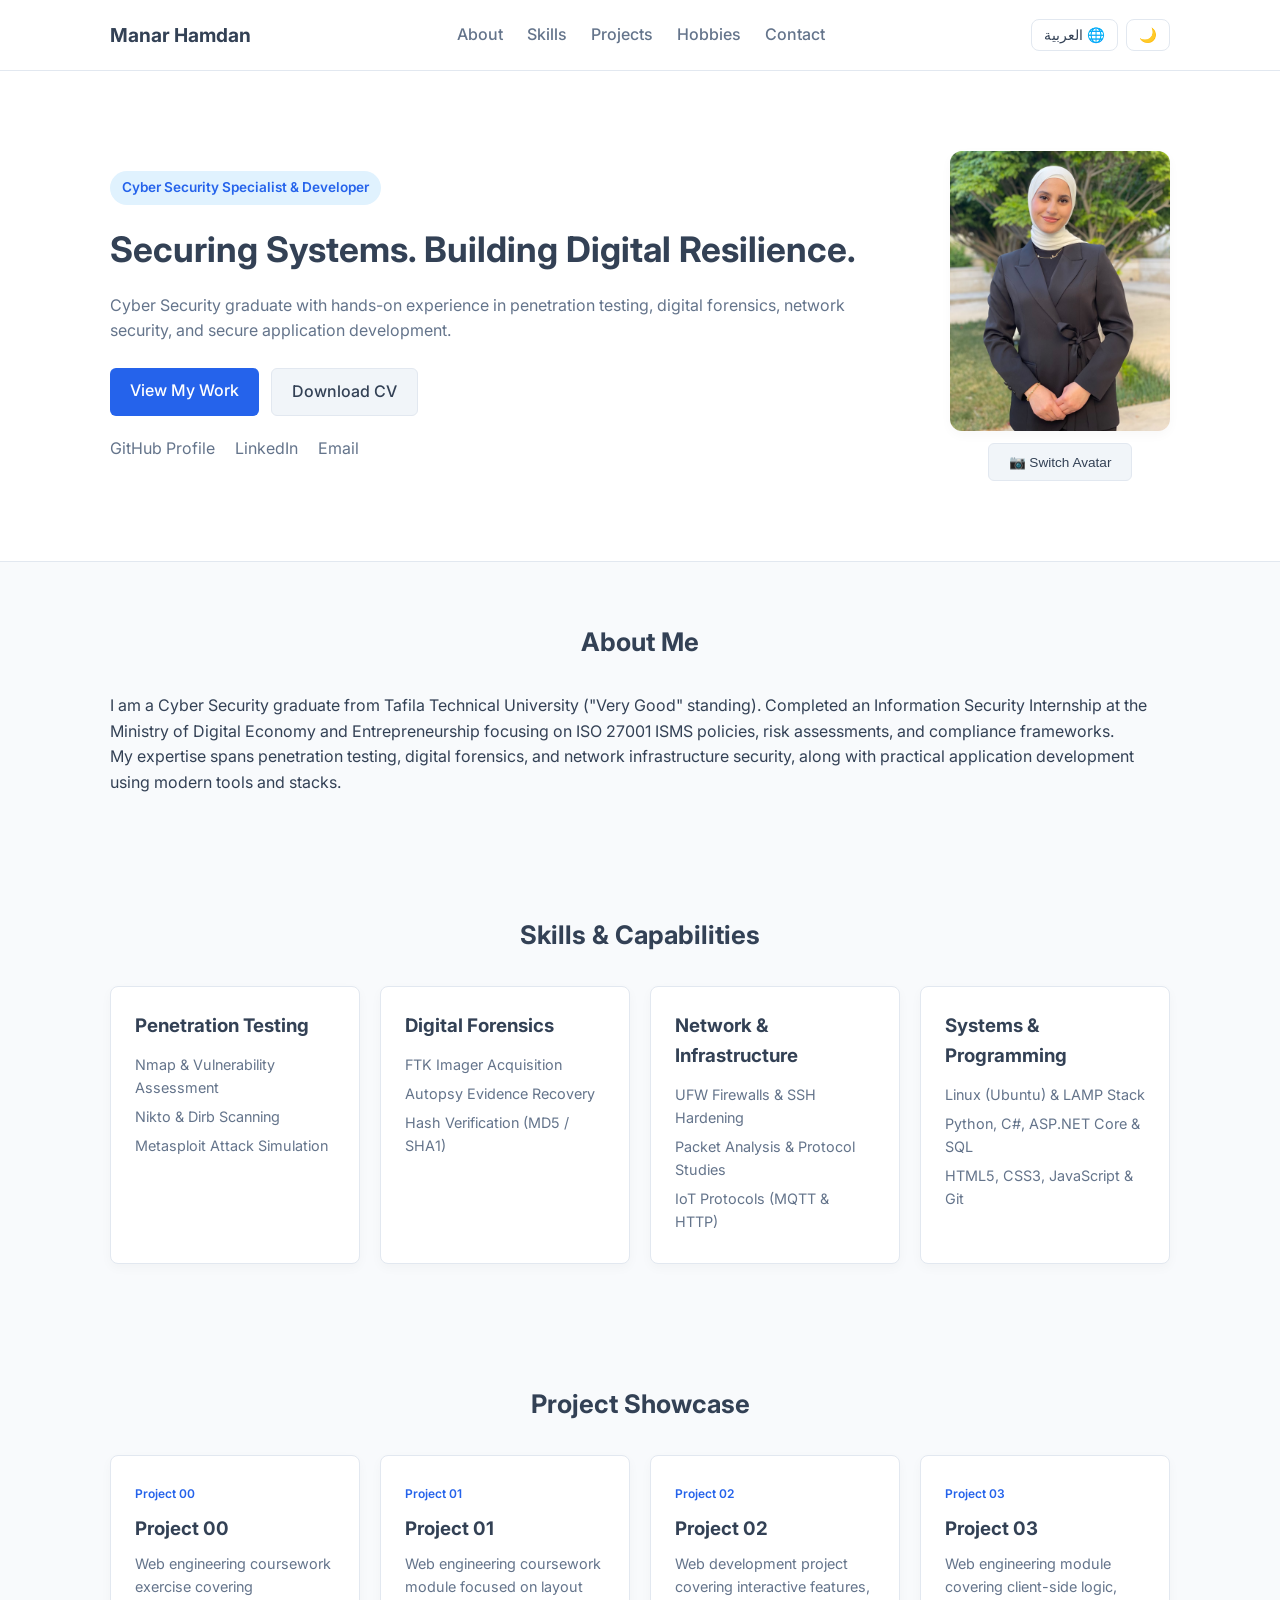
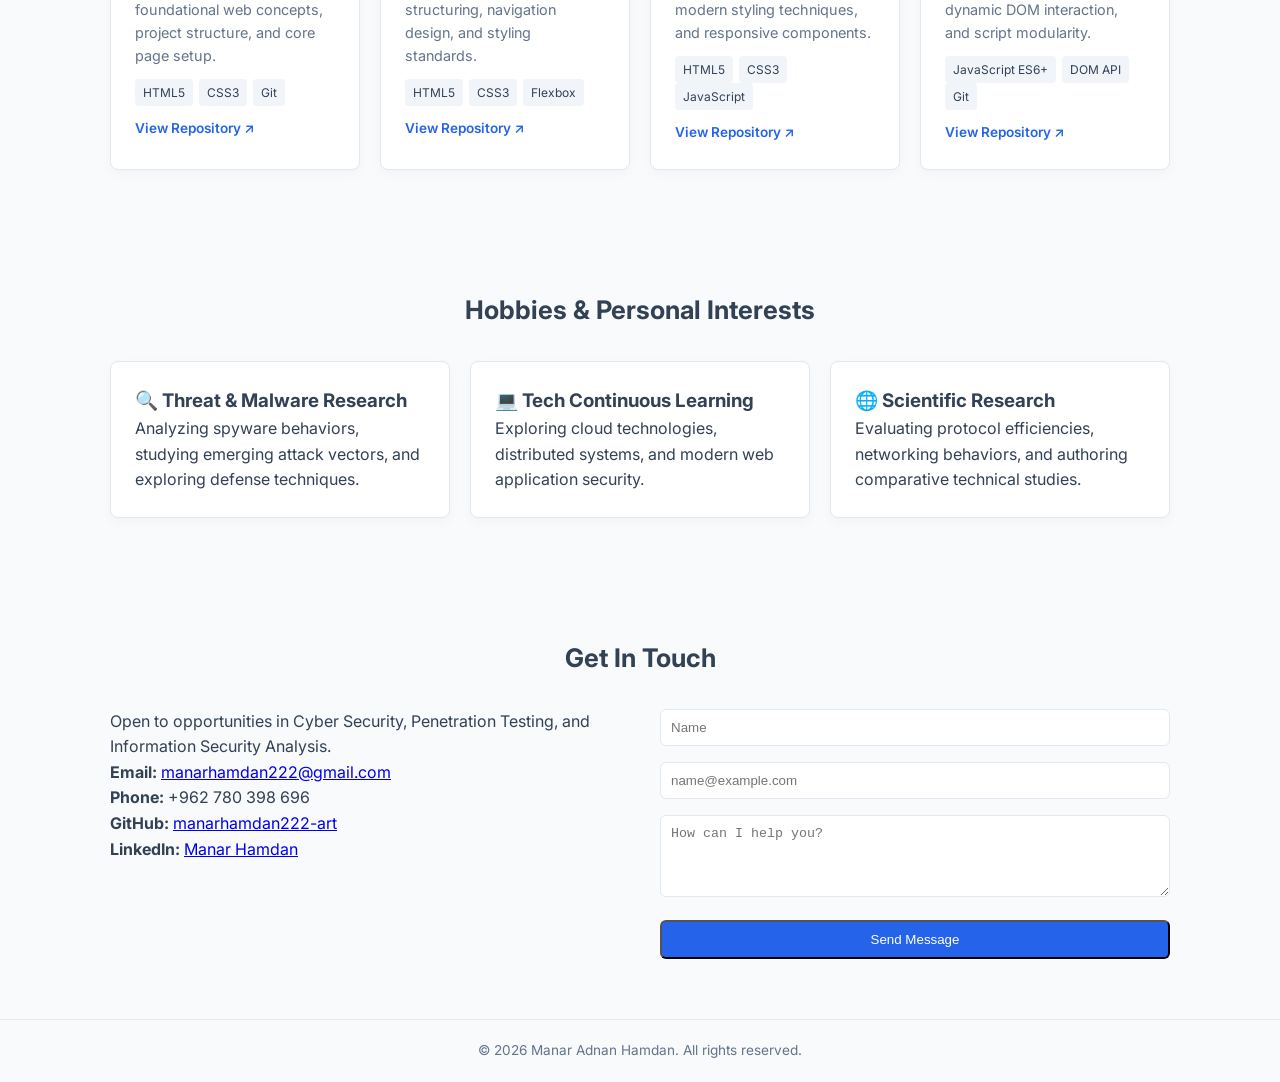
==== bounce01/index.html @ 9afbd4d4 "....." ====
<!DOCTYPE html>
<html lang="en" dir="ltr">
<head>
    <meta charset="UTF-8">
    <meta name="viewport" content="width=device-width, initial-scale=1.0">
    <title>Manar Hamdan | Cyber Security Portfolio</title>
    <link rel="stylesheet" href="style.css">
    <link rel="preconnect" href="https://fonts.googleapis.com">
    <link rel="preconnect" href="https://fonts.gstatic.com" crossorigin>
    <link href="https://fonts.googleapis.com/css2?family=Inter:wght@300;400;500;600;700&display=swap" rel="stylesheet">
</head>
<body>

    <!-- Header / Navbar -->
    <header class="navbar">
        <div class="container nav-container">
            <a href="#" class="logo">Manar Hamdan</a>
            <nav>
                <ul class="nav-links">
                    <li><a href="#about" class="nav-item">About</a></li>
                    <li><a href="#skills" class="nav-item">Skills</a></li>
                    <li><a href="#projects" class="nav-item">Projects</a></li>
                    <li><a href="#hobbies" class="nav-item">Hobbies</a></li>
                    <li><a href="#contact" class="nav-item">Contact</a></li>
                </ul>
            </nav>
            <div class="nav-controls">
                <button id="lang-btn" class="theme-btn" type="button">العربية 🌐</button>
                <button id="theme-btn" class="theme-btn" type="button">🌙</button>
            </div>
        </div>
    </header>

    <!-- Hero Section -->
    <section class="hero">
        <div class="container hero-container">
            <div class="hero-content">
                <span class="badge" id="badge-text">Cyber Security Specialist & Developer</span>
                <h1 id="hero-title">Securing Systems. Building Digital Resilience.</h1>
                <p id="hero-desc">Cyber Security graduate with hands-on experience in penetration testing, digital forensics, network security, and secure application development.</p>
                <div class="hero-buttons">
                    <a href="#projects" class="btn btn-primary" id="btn-work">View My Work</a>
                    <a href="assets/Manar_Hamdan_CV.docx" download class="btn btn-secondary" id="btn-cv">Download CV</a>
                </div>
                <div class="social-links">
                    <a href="https://github.com/manarhamdan222-art" target="_blank" rel="noopener">GitHub Profile</a>
                    <a href="https://www.linkedin.com/in/manar-hamdan-565b5b346" target="_blank" rel="noopener">LinkedIn</a>
                    <a href="mailto:manarhamdan222@gmail.com">Email</a>
                </div>
            </div>
            <div class="hero-image">
                <img src="assets/profile.jpg" alt="Manar Hamdan Profile Photo" class="profile-img">
            </div>
        </div>
    </section>

    <!-- About Me Section -->
    <section id="about" class="about-section">
        <div class="container">
            <h2 id="about-title" class="section-title">About Me</h2>
            <div class="about-grid">
                <div class="about-text">
                    <p id="about-p1">I am a Cyber Security graduate from Tafila Technical University ("Very Good" standing). Completed an Information Security Internship at the Ministry of Digital Economy and Entrepreneurship focusing on ISO 27001 ISMS policies, risk assessments, and compliance frameworks.</p>
                    <p id="about-p2">My expertise spans penetration testing, digital forensics, and network infrastructure security, along with practical application development using modern tools and stacks.</p>
                </div>
            </div>
        </div>
    </section>

    <!-- Skills Section -->
    <section id="skills" class="skills-section">
        <div class="container">
            <h2 id="skills-title" class="section-title">Skills & Capabilities</h2>
            <div class="skills-grid">
                <div class="skill-card">
                    <h3>Penetration Testing</h3>
                    <ul>
                        <li>Nmap & Vulnerability Assessment</li>
                        <li>Nikto & Dirb Scanning</li>
                        <li>Metasploit Attack Simulation</li>
                    </ul>
                </div>
                <div class="skill-card">
                    <h3>Digital Forensics</h3>
                    <ul>
                        <li>FTK Imager Acquisition</li>
                        <li>Autopsy Evidence Recovery</li>
                        <li>Hash Verification (MD5 / SHA1)</li>
                    </ul>
                </div>
                <div class="skill-card">
                    <h3>Network & Infrastructure</h3>
                    <ul>
                        <li>UFW Firewalls & SSH Hardening</li>
                        <li>Packet Analysis & Protocol Studies</li>
                        <li>IoT Protocols (MQTT & HTTP)</li>
                    </ul>
                </div>
                <div class="skill-card">
                    <h3>Systems & Programming</h3>
                    <ul>
                        <li>Linux (Ubuntu) & LAMP Stack</li>
                        <li>Python, C#, ASP.NET Core & SQL</li>
                        <li>HTML5, CSS3, JavaScript & Git</li>
                    </ul>
                </div>
            </div>
        </div>
    </section>

    <!-- Project Showcase -->
    <section id="projects" class="projects-section">
        <div class="container">
            <h2 id="projects-title" class="section-title">Project Showcase</h2>
            <div class="projects-grid">
                <article class="project-card">
                    <span class="project-tag">Project 00</span>
                    <h3>Project 00</h3>
                    <p>Web engineering coursework exercise covering foundational web concepts, project structure, and core page setup.</p>
                    <div class="tech-stack"><span>HTML5</span><span>CSS3</span><span>Git</span></div>
                    <a href="https://github.com/manarhamdan222-art/project-00" target="_blank" rel="noopener" class="project-link">View Repository ↗</a>
                </article>
                <article class="project-card">
                    <span class="project-tag">Project 01</span>
                    <h3>Project 01</h3>
                    <p>Web engineering coursework module focused on layout structuring, navigation design, and styling standards.</p>
                    <div class="tech-stack"><span>HTML5</span><span>CSS3</span><span>Flexbox</span></div>
                    <a href="https://github.com/manarhamdan222-art/project-01" target="_blank" rel="noopener" class="project-link">View Repository ↗</a>
                </article>
                <article class="project-card">
                    <span class="project-tag">Project 02</span>
                    <h3>Project 02</h3>
                    <p>Web development project covering interactive features, modern styling techniques, and responsive components.</p>
                    <div class="tech-stack"><span>HTML5</span><span>CSS3</span><span>JavaScript</span></div>
                    <a href="https://github.com/manarhamdan222-art/project-02" target="_blank" rel="noopener" class="project-link">View Repository ↗</a>
                </article>
                <article class="project-card">
                    <span class="project-tag">Project 03</span>
                    <h3>Project 03</h3>
                    <p>Web engineering module covering client-side logic, dynamic DOM interaction, and script modularity.</p>
                    <div class="tech-stack"><span>JavaScript ES6+</span><span>DOM API</span><span>Git</span></div>
                    <a href="https://github.com/manarhamdan222-art/project-03" target="_blank" rel="noopener" class="project-link">View Repository ↗</a>
                </article>
            </div>
        </div>
    </section>

    <!-- Hobbies Section -->
    <section id="hobbies" class="hobbies-section">
        <div class="container">
            <h2 id="hobbies-title" class="section-title">Hobbies & Personal Interests</h2>
            <div class="hobbies-grid">
                <div class="hobby-card">
                    <h3>🔍 Threat & Malware Research</h3>
                    <p>Analyzing spyware behaviors, studying emerging attack vectors, and exploring defense techniques.</p>
                </div>
                <div class="hobby-card">
                    <h3>💻 Tech Continuous Learning</h3>
                    <p>Exploring cloud technologies, distributed systems, and modern web application security.</p>
                </div>
                <div class="hobby-card">
                    <h3>🌐 Scientific Research</h3>
                    <p>Evaluating protocol efficiencies, networking behaviors, and authoring comparative technical studies.</p>
                </div>
            </div>
        </div>
    </section>

    <!-- Contact Section -->
    <section id="contact" class="contact-section">
        <div class="container">
            <h2 id="contact-title" class="section-title">Get In Touch</h2>
            <div class="contact-wrapper">
                <div class="contact-info">
                    <p>Open to opportunities in Cyber Security, Penetration Testing, and Information Security Analysis.</p>
                    <p><strong>Email:</strong> <a href="mailto:manarhamdan222@gmail.com">manarhamdan222@gmail.com</a></p>
                    <p><strong>Phone:</strong> +962 780 398 696</p>
                    <p><strong>GitHub:</strong> <a href="https://github.com/manarhamdan222-art" target="_blank">manarhamdan222-art</a></p>
                    <p><strong>LinkedIn:</strong> <a href="https://www.linkedin.com/in/manar-hamdan-565b5b346" target="_blank">Manar Hamdan</a></p>
                </div>
                <form class="contact-form" onsubmit="event.preventDefault();">
                    <div class="form-group"><input type="text" placeholder="Name" required></div>
                    <div class="form-group"><input type="email" placeholder="name@example.com" required></div>
                    <div class="form-group"><textarea rows="4" placeholder="How can I help you?" required></textarea></div>
                    <button type="submit" class="btn btn-primary" id="btn-submit">Send Message</button>
                </form>
            </div>
        </div>
    </section>

    <footer class="footer">
        <div class="container"><p>&copy; 2026 Manar Adnan Hamdan. All rights reserved.</p></div>
    </footer>

    <script src="script.js"></script>
</body>
</html>
---- bounce01/style.css ----
:root {
    --bg-primary: #f8fafc;
    --bg-secondary: #ffffff;
    --bg-card: #f1f5f9;
    --text-primary: #334155;
    --text-muted: #64748b;
    --accent: #2563eb;
    --accent-light: #e0f2fe;
    --border-color: #e2e8f0;
    --shadow: 0 4px 12px rgba(0, 0, 0, 0.03);
    --transition: all 0.3s ease;
}

[data-theme="dark"] {
    --bg-primary: #0f172a;
    --bg-secondary: #1e293b;
    --bg-card: #334155;
    --text-primary: #f8fafc;
    --text-muted: #94a3b8;
    --accent: #38bdf8;
    --accent-light: #1e3a8a;
    --border-color: #334155;
    --shadow: 0 4px 12px rgba(0, 0, 0, 0.2);
}

* {
    box-sizing: border-box;
    margin: 0;
    padding: 0;
}

body {
    font-family: 'Inter', sans-serif;
    background-color: var(--bg-primary);
    color: var(--text-primary);
    line-height: 1.6;
    transition: var(--transition);
}

.container {
    max-width: 1100px;
    margin: 0 auto;
    padding: 0 20px;
}

.navbar {
    background-color: var(--bg-secondary);
    border-bottom: 1px solid var(--border-color);
    position: sticky;
    top: 0;
    z-index: 100;
}

.nav-container {
    display: flex;
    justify-content: space-between;
    align-items: center;
    height: 70px;
}

.logo {
    font-size: 1.2rem;
    font-weight: 700;
    color: var(--text-primary);
    text-decoration: none;
}

.nav-links {
    display: flex;
    list-style: none;
    gap: 24px;
}

.nav-links a {
    text-decoration: none;
    color: var(--text-muted);
    font-weight: 500;
    transition: var(--transition);
}

.nav-links a:hover {
    color: var(--accent);
}

.nav-controls {
    display: flex;
    align-items: center;
    gap: 8px;
}

.theme-btn {
    background: none;
    border: 1px solid var(--border-color);
    padding: 6px 12px;
    border-radius: 8px;
    cursor: pointer;
    font-size: 0.9rem;
    color: var(--text-primary);
    font-family: inherit;
}

.hero {
    padding: 80px 0;
    background-color: var(--bg-secondary);
    border-bottom: 1px solid var(--border-color);
}

.hero-container {
    display: flex;
    align-items: center;
    justify-content: space-between;
    gap: 40px;
}

.badge {
    background-color: var(--accent-light);
    color: var(--accent);
    padding: 6px 12px;
    border-radius: 20px;
    font-size: 0.85rem;
    font-weight: 600;
    display: inline-block;
}

.hero h1 {
    font-size: 2.2rem;
    margin: 16px 0;
}

.hero p {
    color: var(--text-muted);
    margin-bottom: 24px;
}

.hero-buttons {
    display: flex;
    gap: 12px;
    margin-bottom: 20px;
}

.btn {
    padding: 10px 20px;
    border-radius: 6px;
    text-decoration: none;
    font-weight: 500;
    cursor: pointer;
}

.btn-primary {
    background-color: var(--accent);
    color: #ffffff;
}

.btn-secondary {
    background-color: var(--bg-card);
    color: var(--text-primary);
    border: 1px solid var(--border-color);
}

.social-links a {
    margin-inline-end: 16px;
    color: var(--text-muted);
    text-decoration: none;
}

.hero-image {
    display: flex;
    flex-direction: column;
    align-items: center;
}

.profile-img {
    width: 220px;
    height: 280px;
    object-fit: cover;
    border-radius: 12px;
    box-shadow: var(--shadow);
}

section {
    padding: 60px 0;
}

.section-title {
    font-size: 1.6rem;
    margin-bottom: 30px;
    text-align: center;
}

.skills-grid, .projects-grid, .hobbies-grid {
    display: grid;
    grid-template-columns: repeat(auto-fit, minmax(240px, 1fr));
    gap: 20px;
}

.skill-card, .project-card, .hobby-card {
    background-color: var(--bg-secondary);
    padding: 24px;
    border-radius: 8px;
    border: 1px solid var(--border-color);
    box-shadow: var(--shadow);
}

.skill-card ul {
    list-style: none;
    margin-top: 12px;
}

.skill-card li {
    color: var(--text-muted);
    font-size: 0.9rem;
    margin-bottom: 6px;
}

.project-tag {
    font-size: 0.75rem;
    color: var(--accent);
    font-weight: 600;
}

.project-card h3 {
    margin: 8px 0;
}

.project-card p {
    color: var(--text-muted);
    font-size: 0.9rem;
    margin-bottom: 12px;
}

.tech-stack span {
    display: inline-block;
    background-color: var(--bg-card);
    padding: 4px 8px;
    border-radius: 4px;
    font-size: 0.75rem;
    margin-inline-end: 6px;
}

.project-link {
    display: inline-block;
    margin-top: 12px;
    font-size: 0.85rem;
    font-weight: 600;
    color: var(--accent);
    text-decoration: none;
}

.project-link:hover {
    text-decoration: underline;
}

.contact-wrapper {
    display: grid;
    grid-template-columns: 1fr 1fr;
    gap: 40px;
}

.contact-form {
    display: flex;
    flex-direction: column;
    gap: 16px;
}

.form-group input, .form-group textarea {
    width: 100%;
    padding: 10px;
    border-radius: 6px;
    border: 1px solid var(--border-color);
    background-color: var(--bg-secondary);
    color: var(--text-primary);
}

.footer {
    text-align: center;
    padding: 20px 0;
    border-top: 1px solid var(--border-color);
    color: var(--text-muted);
    font-size: 0.85rem;
}

/* RTL Layout Enhancements */
[dir="rtl"] {
    text-align: right;
}

[dir="rtl"] .section-title, [dir="rtl"] .footer {
    text-align: center;
}

@media (max-width: 768px) {
    .hero-container, .contact-wrapper {
        flex-direction: column;
        grid-template-columns: 1fr;
    }
    .nav-links {
        display: none;
    }
}
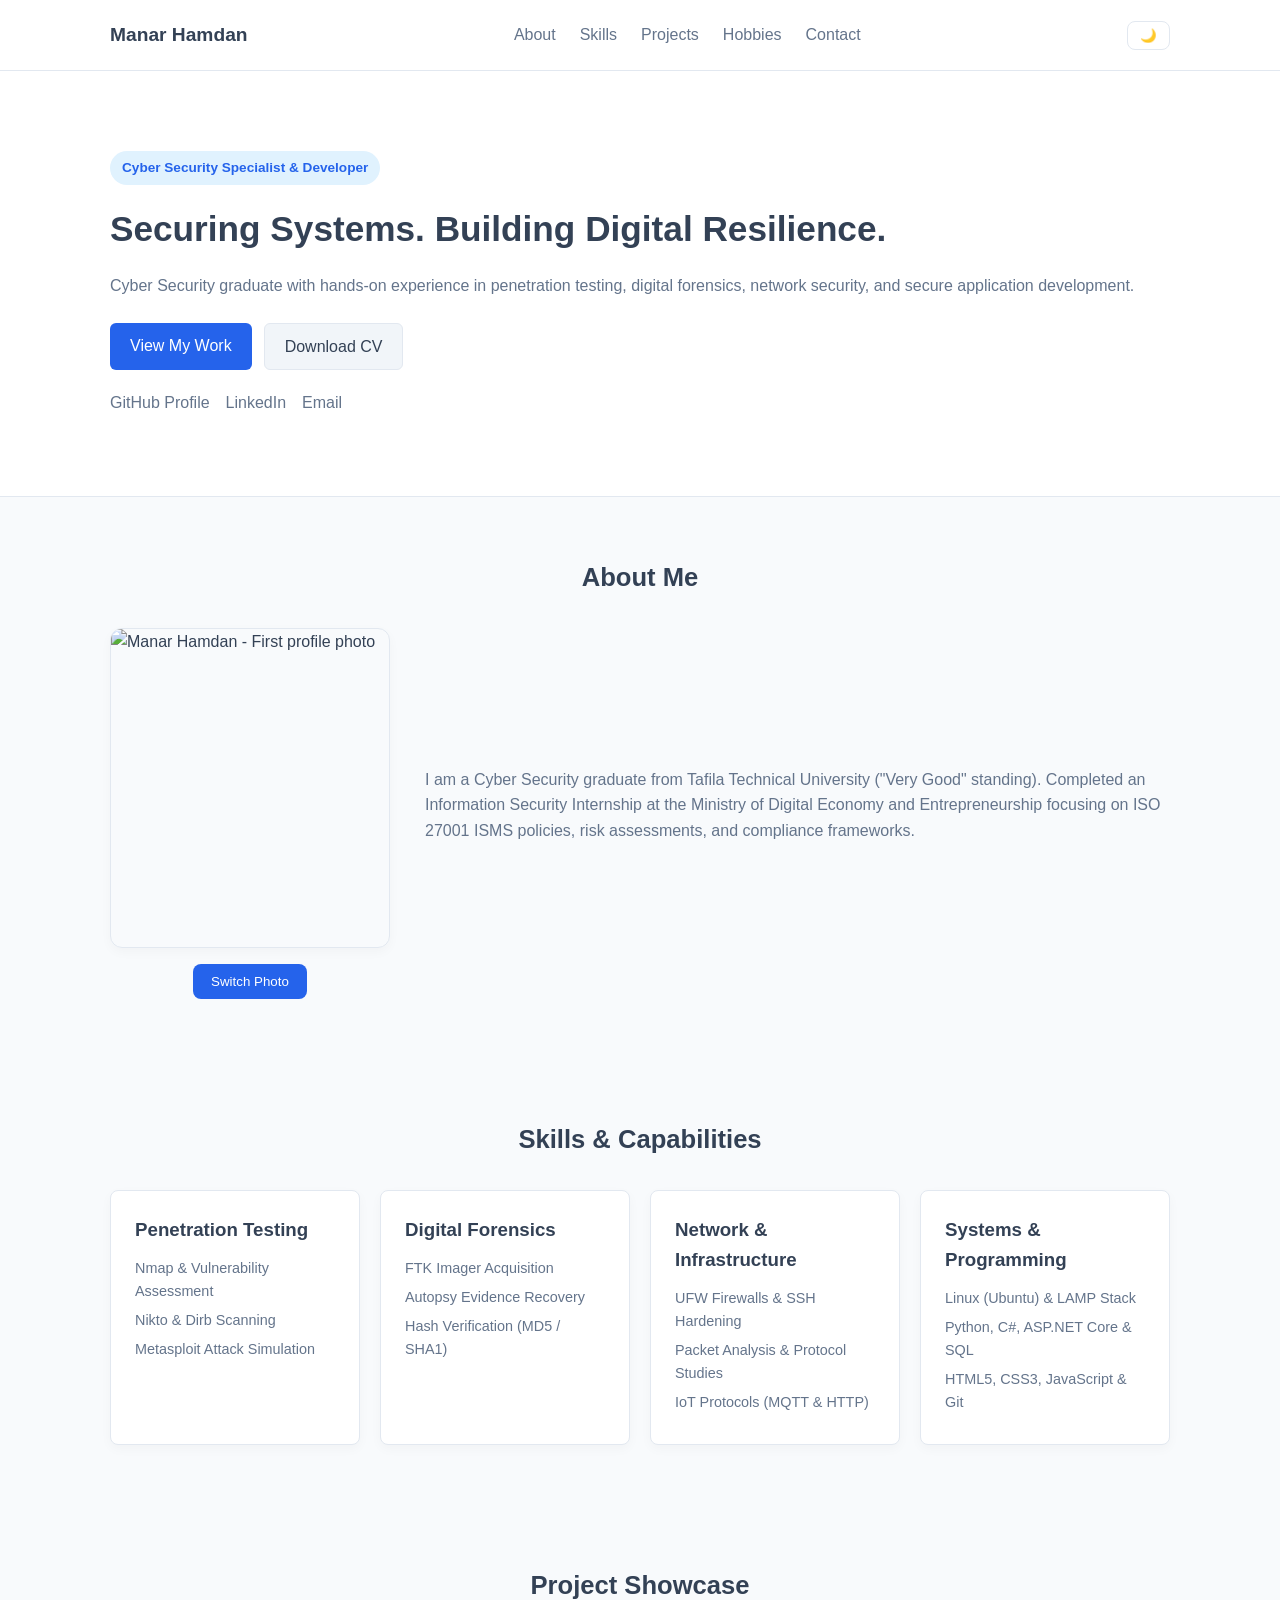
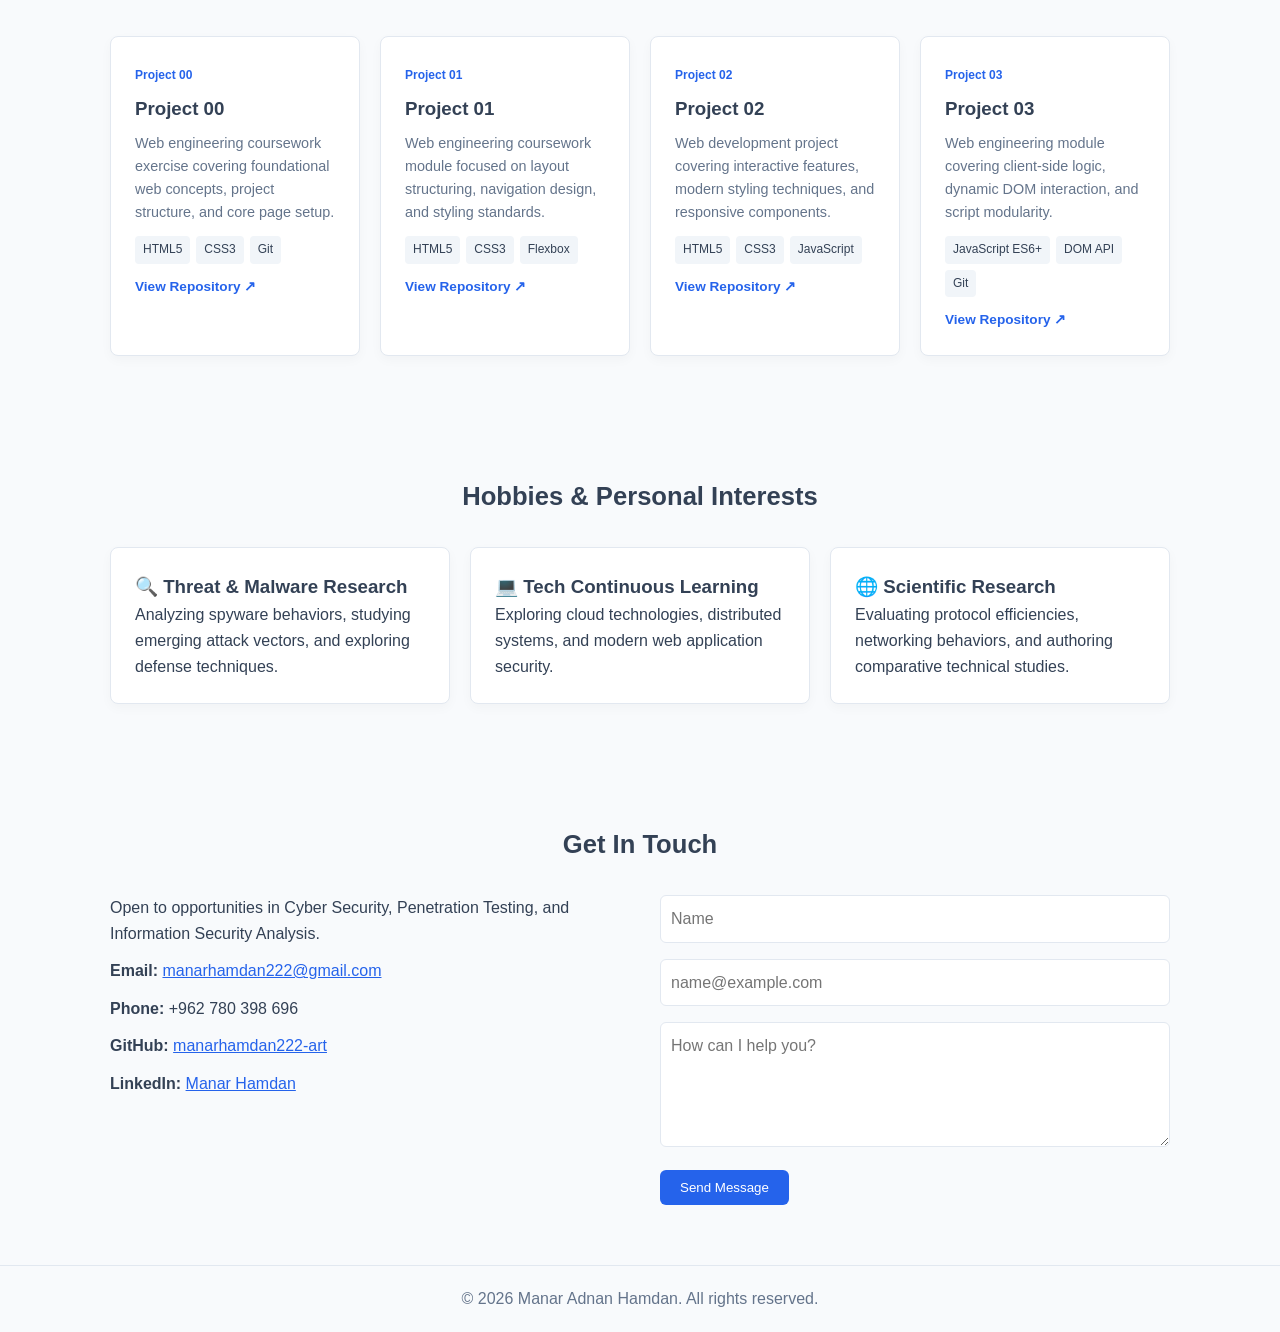
==== commit 23037f41: "......." ====
--- a/bounce01/index.html
+++ b/bounce01/index.html
@@ -1,3 +1,4 @@
+
 <!DOCTYPE html>
 <html lang="en" dir="ltr">
 <head>
@@ -5,193 +6,346 @@
     <meta name="viewport" content="width=device-width, initial-scale=1.0">
     <title>Manar Hamdan | Cyber Security Portfolio</title>
     <link rel="stylesheet" href="style.css">
-    <link rel="preconnect" href="https://fonts.googleapis.com">
-    <link rel="preconnect" href="https://fonts.gstatic.com" crossorigin>
-    <link href="https://fonts.googleapis.com/css2?family=Inter:wght@300;400;500;600;700&display=swap" rel="stylesheet">
 </head>
+
 <body>
-
     <!-- Header / Navbar -->
     <header class="navbar">
         <div class="container nav-container">
             <a href="#" class="logo">Manar Hamdan</a>
+
             <nav>
                 <ul class="nav-links">
-                    <li><a href="#about" class="nav-item">About</a></li>
-                    <li><a href="#skills" class="nav-item">Skills</a></li>
-                    <li><a href="#projects" class="nav-item">Projects</a></li>
-                    <li><a href="#hobbies" class="nav-item">Hobbies</a></li>
-                    <li><a href="#contact" class="nav-item">Contact</a></li>
+                    <li><a href="#about" id="nav-about">About</a></li>
+                    <li><a href="#skills" id="nav-skills">Skills</a></li>
+                    <li><a href="#projects" id="nav-projects">Projects</a></li>
+                    <li><a href="#hobbies" id="nav-hobbies">Hobbies</a></li>
+                    <li><a href="#contact" id="nav-contact">Contact</a></li>
                 </ul>
             </nav>
-            <div class="nav-controls">
-                <button id="lang-btn" class="theme-btn" type="button">العربية 🌐</button>
-                <button id="theme-btn" class="theme-btn" type="button">🌙</button>
-            </div>
+
+           <button
+              id="theme-toggle"
+              class="theme-btn"
+              type="button"
+              aria-label="Toggle theme">
+              🌙
+          </button>
         </div>
     </header>
 
-    <!-- Hero Section -->
-    <section class="hero">
-        <div class="container hero-container">
-            <div class="hero-content">
-                <span class="badge" id="badge-text">Cyber Security Specialist & Developer</span>
-                <h1 id="hero-title">Securing Systems. Building Digital Resilience.</h1>
-                <p id="hero-desc">Cyber Security graduate with hands-on experience in penetration testing, digital forensics, network security, and secure application development.</p>
-                <div class="hero-buttons">
-                    <a href="#projects" class="btn btn-primary" id="btn-work">View My Work</a>
-                    <a href="assets/Manar_Hamdan_CV.docx" download class="btn btn-secondary" id="btn-cv">Download CV</a>
-                </div>
-                <div class="social-links">
-                    <a href="https://github.com/manarhamdan222-art" target="_blank" rel="noopener">GitHub Profile</a>
-                    <a href="https://www.linkedin.com/in/manar-hamdan-565b5b346" target="_blank" rel="noopener">LinkedIn</a>
-                    <a href="mailto:manarhamdan222@gmail.com">Email</a>
-                </div>
-            </div>
-            <div class="hero-image">
-                <img src="assets/profile.jpg" alt="Manar Hamdan Profile Photo" class="profile-img">
-            </div>
+    <main>
+        <!-- Hero Section -->
+        <section class="hero">
+            <div class="container hero-container">
+                <div class="hero-content">
+                    <span class="badge" id="badge-text">
+                        Cyber Security Specialist & Developer
+                    </span>
+
+                    <h1 id="hero-title">
+                        Securing Systems. Building Digital Resilience.
+                    </h1>
+
+                    <p id="hero-desc">
+                        Cyber Security graduate with hands-on experience
+                        in penetration testing, digital forensics,
+                        network security, and secure application development.
+                    </p>
+
+                    <div class="hero-buttons">
+                        <a href="#projects" class="btn btn-primary" id="btn-work">
+                            View My Work
+                        </a>
+                        <a href="assets/Manar_Hamdan_CV.docx"
+                           download class="btn btn-secondary" id="btn-cv">
+                            Download CV
+                        </a>
+                    </div>
+
+                    <div class="social-links">
+                        <a href="https://github.com/manarhamdan222-art"
+                           target="_blank" rel="noopener noreferrer">
+                            GitHub Profile
+                        </a>
+                        <a href="https://www.linkedin.com/in/manar-hamdan-565b5b346"
+                           target="_blank" rel="noopener noreferrer">
+                            LinkedIn
+                        </a>
+                        <a href="mailto:manarhamdan222@gmail.com">Email</a>
+                    </div>
+                </div>
+            </div>
+        </section>
+
+        <!-- About Me Section -->
+        <section id="about" class="about-section">
+            <div class="container">
+                <h2 id="about-title" class="section-title">About Me</h2>
+
+                <div class="about-grid">
+                    <div class="about-image">
+                        <img
+                            id="profile-photo"
+                            src="assets/profile.jpg"
+                            alt="Manar Hamdan - First profile photo"
+                            class="about-img"
+                        >
+
+                        <button
+                            id="photo-switcher"
+                            class="photo-switch-btn"
+                            type="button">
+                            Switch Photo
+                        </button>
+                    </div>
+
+                    <div class="about-text">
+                        <p id="about-p1">
+                            I am a Cyber Security graduate from Tafila
+                            Technical University ("Very Good" standing).
+                            Completed an Information Security Internship
+                            at the Ministry of Digital Economy and
+                            Entrepreneurship focusing on ISO 27001 ISMS
+                            policies, risk assessments, and compliance
+                            frameworks.
+                        </p>
+                    </div>
+                </div>
+            </div>
+        </section>
+
+        <!-- Skills Section -->
+        <section id="skills" class="skills-section">
+            <div class="container">
+                <h2 id="skills-title" class="section-title">
+                    Skills & Capabilities
+                </h2>
+
+                <div class="skills-grid">
+                    <div class="skill-card">
+                        <h3>Penetration Testing</h3>
+                        <ul>
+                            <li>Nmap & Vulnerability Assessment</li>
+                            <li>Nikto & Dirb Scanning</li>
+                            <li>Metasploit Attack Simulation</li>
+                        </ul>
+                    </div>
+
+                    <div class="skill-card">
+                        <h3>Digital Forensics</h3>
+                        <ul>
+                            <li>FTK Imager Acquisition</li>
+                            <li>Autopsy Evidence Recovery</li>
+                            <li>Hash Verification (MD5 / SHA1)</li>
+                        </ul>
+                    </div>
+
+                    <div class="skill-card">
+                        <h3>Network & Infrastructure</h3>
+                        <ul>
+                            <li>UFW Firewalls & SSH Hardening</li>
+                            <li>Packet Analysis & Protocol Studies</li>
+                            <li>IoT Protocols (MQTT & HTTP)</li>
+                        </ul>
+                    </div>
+
+                    <div class="skill-card">
+                        <h3>Systems & Programming</h3>
+                        <ul>
+                            <li>Linux (Ubuntu) & LAMP Stack</li>
+                            <li>Python, C#, ASP.NET Core & SQL</li>
+                            <li>HTML5, CSS3, JavaScript & Git</li>
+                        </ul>
+                    </div>
+                </div>
+            </div>
+        </section>
+
+        <!-- Projects Section -->
+        <section id="projects" class="projects-section">
+            <div class="container">
+                <h2 id="projects-title" class="section-title">
+                    Project Showcase
+                </h2>
+
+                <div class="projects-grid">
+                    <article class="project-card">
+                        <span class="project-tag">Project 00</span>
+                        <h3>Project 00</h3>
+                        <p>
+                            Web engineering coursework exercise covering
+                            foundational web concepts, project structure,
+                            and core page setup.
+                        </p>
+                        <div class="tech-stack">
+                            <span>HTML5</span><span>CSS3</span><span>Git</span>
+                        </div>
+                        <a href="https://github.com/manarhamdan222-art/project-00"
+                           target="_blank" rel="noopener noreferrer"
+                           class="project-link">
+                            View Repository ↗
+                        </a>
+                    </article>
+
+                    <article class="project-card">
+                        <span class="project-tag">Project 01</span>
+                        <h3>Project 01</h3>
+                        <p>
+                            Web engineering coursework module focused on
+                            layout structuring, navigation design,
+                            and styling standards.
+                        </p>
+                        <div class="tech-stack">
+                            <span>HTML5</span><span>CSS3</span><span>Flexbox</span>
+                        </div>
+                        <a href="https://github.com/manarhamdan222-art/project-01"
+                           target="_blank" rel="noopener noreferrer"
+                           class="project-link">
+                            View Repository ↗
+                        </a>
+                    </article>
+
+                    <article class="project-card">
+                        <span class="project-tag">Project 02</span>
+                        <h3>Project 02</h3>
+                        <p>
+                            Web development project covering interactive
+                            features, modern styling techniques,
+                            and responsive components.
+                        </p>
+                        <div class="tech-stack">
+                            <span>HTML5</span><span>CSS3</span><span>JavaScript</span>
+                        </div>
+                        <a href="https://github.com/manarhamdan222-art/project-02"
+                           target="_blank" rel="noopener noreferrer"
+                           class="project-link">
+                            View Repository ↗
+                        </a>
+                    </article>
+
+                    <article class="project-card">
+                        <span class="project-tag">Project 03</span>
+                        <h3>Project 03</h3>
+                        <p>
+                            Web engineering module covering client-side
+                            logic, dynamic DOM interaction,
+                            and script modularity.
+                        </p>
+                        <div class="tech-stack">
+                            <span>JavaScript ES6+</span>
+                            <span>DOM API</span>
+                            <span>Git</span>
+                        </div>
+                        <a href="https://github.com/manarhamdan222-art/project-03"
+                           target="_blank" rel="noopener noreferrer"
+                           class="project-link">
+                            View Repository ↗
+                        </a>
+                    </article>
+                </div>
+            </div>
+        </section>
+
+        <!-- Hobbies Section -->
+        <section id="hobbies" class="hobbies-section">
+            <div class="container">
+                <h2 id="hobbies-title" class="section-title">
+                    Hobbies & Personal Interests
+                </h2>
+
+                <div class="hobbies-grid">
+                    <div class="hobby-card">
+                        <h3>🔍 Threat & Malware Research</h3>
+                        <p>
+                            Analyzing spyware behaviors, studying emerging
+                            attack vectors, and exploring defense techniques.
+                        </p>
+                    </div>
+
+                    <div class="hobby-card">
+                        <h3>💻 Tech Continuous Learning</h3>
+                        <p>
+                            Exploring cloud technologies, distributed systems,
+                            and modern web application security.
+                        </p>
+                    </div>
+
+                    <div class="hobby-card">
+                        <h3>🌐 Scientific Research</h3>
+                        <p>
+                            Evaluating protocol efficiencies, networking
+                            behaviors, and authoring comparative technical studies.
+                        </p>
+                    </div>
+                </div>
+            </div>
+        </section>
+
+        <!-- Contact Section -->
+        <section id="contact" class="contact-section">
+            <div class="container">
+                <h2 id="contact-title" class="section-title">
+                    Get In Touch
+                </h2>
+
+                <div class="contact-wrapper">
+                    <div class="contact-info">
+                        <p id="contact-desc">
+                            Open to opportunities in Cyber Security,
+                            Penetration Testing, and Information Security Analysis.
+                        </p>
+                        <p>
+                            <strong>Email:</strong>
+                            <a href="mailto:manarhamdan222@gmail.com">
+                                manarhamdan222@gmail.com
+                            </a>
+                        </p>
+                        <p><strong>Phone:</strong> +962 780 398 696</p>
+                        <p>
+                            <strong>GitHub:</strong>
+                            <a href="https://github.com/manarhamdan222-art"
+                               target="_blank" rel="noopener noreferrer">
+                                manarhamdan222-art
+                            </a>
+                        </p>
+                        <p>
+                            <strong>LinkedIn:</strong>
+                            <a href="https://www.linkedin.com/in/manar-hamdan-565b5b346"
+                               target="_blank" rel="noopener noreferrer">
+                                Manar Hamdan
+                            </a>
+                        </p>
+                    </div>
+
+                    <form class="contact-form" id="contact-form">
+                        <div class="form-group">
+                            <input type="text" placeholder="Name" required>
+                        </div>
+                        <div class="form-group">
+                            <input type="email" placeholder="name@example.com" required>
+                        </div>
+                        <div class="form-group">
+                            <textarea rows="4"
+                                placeholder="How can I help you?" required></textarea>
+                        </div>
+                        <button type="submit" class="btn btn-primary"
+                            id="btn-submit">
+                            Send Message
+                        </button>
+                    </form>
+                </div>
+            </div>
+        </section>
+    </main>
+
+    <!-- Footer -->
+    <footer class="footer">
+        <div class="container">
+            <p>&copy; 2026 Manar Adnan Hamdan. All rights reserved.</p>
         </div>
-    </section>
-
-    <!-- About Me Section -->
-    <section id="about" class="about-section">
-        <div class="container">
-            <h2 id="about-title" class="section-title">About Me</h2>
-            <div class="about-grid">
-                <div class="about-text">
-                    <p id="about-p1">I am a Cyber Security graduate from Tafila Technical University ("Very Good" standing). Completed an Information Security Internship at the Ministry of Digital Economy and Entrepreneurship focusing on ISO 27001 ISMS policies, risk assessments, and compliance frameworks.</p>
-                    <p id="about-p2">My expertise spans penetration testing, digital forensics, and network infrastructure security, along with practical application development using modern tools and stacks.</p>
-                </div>
-            </div>
-        </div>
-    </section>
-
-    <!-- Skills Section -->
-    <section id="skills" class="skills-section">
-        <div class="container">
-            <h2 id="skills-title" class="section-title">Skills & Capabilities</h2>
-            <div class="skills-grid">
-                <div class="skill-card">
-                    <h3>Penetration Testing</h3>
-                    <ul>
-                        <li>Nmap & Vulnerability Assessment</li>
-                        <li>Nikto & Dirb Scanning</li>
-                        <li>Metasploit Attack Simulation</li>
-                    </ul>
-                </div>
-                <div class="skill-card">
-                    <h3>Digital Forensics</h3>
-                    <ul>
-                        <li>FTK Imager Acquisition</li>
-                        <li>Autopsy Evidence Recovery</li>
-                        <li>Hash Verification (MD5 / SHA1)</li>
-                    </ul>
-                </div>
-                <div class="skill-card">
-                    <h3>Network & Infrastructure</h3>
-                    <ul>
-                        <li>UFW Firewalls & SSH Hardening</li>
-                        <li>Packet Analysis & Protocol Studies</li>
-                        <li>IoT Protocols (MQTT & HTTP)</li>
-                    </ul>
-                </div>
-                <div class="skill-card">
-                    <h3>Systems & Programming</h3>
-                    <ul>
-                        <li>Linux (Ubuntu) & LAMP Stack</li>
-                        <li>Python, C#, ASP.NET Core & SQL</li>
-                        <li>HTML5, CSS3, JavaScript & Git</li>
-                    </ul>
-                </div>
-            </div>
-        </div>
-    </section>
-
-    <!-- Project Showcase -->
-    <section id="projects" class="projects-section">
-        <div class="container">
-            <h2 id="projects-title" class="section-title">Project Showcase</h2>
-            <div class="projects-grid">
-                <article class="project-card">
-                    <span class="project-tag">Project 00</span>
-                    <h3>Project 00</h3>
-                    <p>Web engineering coursework exercise covering foundational web concepts, project structure, and core page setup.</p>
-                    <div class="tech-stack"><span>HTML5</span><span>CSS3</span><span>Git</span></div>
-                    <a href="https://github.com/manarhamdan222-art/project-00" target="_blank" rel="noopener" class="project-link">View Repository ↗</a>
-                </article>
-                <article class="project-card">
-                    <span class="project-tag">Project 01</span>
-                    <h3>Project 01</h3>
-                    <p>Web engineering coursework module focused on layout structuring, navigation design, and styling standards.</p>
-                    <div class="tech-stack"><span>HTML5</span><span>CSS3</span><span>Flexbox</span></div>
-                    <a href="https://github.com/manarhamdan222-art/project-01" target="_blank" rel="noopener" class="project-link">View Repository ↗</a>
-                </article>
-                <article class="project-card">
-                    <span class="project-tag">Project 02</span>
-                    <h3>Project 02</h3>
-                    <p>Web development project covering interactive features, modern styling techniques, and responsive components.</p>
-                    <div class="tech-stack"><span>HTML5</span><span>CSS3</span><span>JavaScript</span></div>
-                    <a href="https://github.com/manarhamdan222-art/project-02" target="_blank" rel="noopener" class="project-link">View Repository ↗</a>
-                </article>
-                <article class="project-card">
-                    <span class="project-tag">Project 03</span>
-                    <h3>Project 03</h3>
-                    <p>Web engineering module covering client-side logic, dynamic DOM interaction, and script modularity.</p>
-                    <div class="tech-stack"><span>JavaScript ES6+</span><span>DOM API</span><span>Git</span></div>
-                    <a href="https://github.com/manarhamdan222-art/project-03" target="_blank" rel="noopener" class="project-link">View Repository ↗</a>
-                </article>
-            </div>
-        </div>
-    </section>
-
-    <!-- Hobbies Section -->
-    <section id="hobbies" class="hobbies-section">
-        <div class="container">
-            <h2 id="hobbies-title" class="section-title">Hobbies & Personal Interests</h2>
-            <div class="hobbies-grid">
-                <div class="hobby-card">
-                    <h3>🔍 Threat & Malware Research</h3>
-                    <p>Analyzing spyware behaviors, studying emerging attack vectors, and exploring defense techniques.</p>
-                </div>
-                <div class="hobby-card">
-                    <h3>💻 Tech Continuous Learning</h3>
-                    <p>Exploring cloud technologies, distributed systems, and modern web application security.</p>
-                </div>
-                <div class="hobby-card">
-                    <h3>🌐 Scientific Research</h3>
-                    <p>Evaluating protocol efficiencies, networking behaviors, and authoring comparative technical studies.</p>
-                </div>
-            </div>
-        </div>
-    </section>
-
-    <!-- Contact Section -->
-    <section id="contact" class="contact-section">
-        <div class="container">
-            <h2 id="contact-title" class="section-title">Get In Touch</h2>
-            <div class="contact-wrapper">
-                <div class="contact-info">
-                    <p>Open to opportunities in Cyber Security, Penetration Testing, and Information Security Analysis.</p>
-                    <p><strong>Email:</strong> <a href="mailto:manarhamdan222@gmail.com">manarhamdan222@gmail.com</a></p>
-                    <p><strong>Phone:</strong> +962 780 398 696</p>
-                    <p><strong>GitHub:</strong> <a href="https://github.com/manarhamdan222-art" target="_blank">manarhamdan222-art</a></p>
-                    <p><strong>LinkedIn:</strong> <a href="https://www.linkedin.com/in/manar-hamdan-565b5b346" target="_blank">Manar Hamdan</a></p>
-                </div>
-                <form class="contact-form" onsubmit="event.preventDefault();">
-                    <div class="form-group"><input type="text" placeholder="Name" required></div>
-                    <div class="form-group"><input type="email" placeholder="name@example.com" required></div>
-                    <div class="form-group"><textarea rows="4" placeholder="How can I help you?" required></textarea></div>
-                    <button type="submit" class="btn btn-primary" id="btn-submit">Send Message</button>
-                </form>
-            </div>
-        </div>
-    </section>
-
-    <footer class="footer">
-        <div class="container"><p>&copy; 2026 Manar Adnan Hamdan. All rights reserved.</p></div>
     </footer>
 
     <script src="script.js"></script>
 </body>
-</html>+</html>
--- a/bounce01/style.css
+++ b/bounce01/style.css
@@ -1,3 +1,4 @@
+
 :root {
     --bg-primary: #f8fafc;
     --bg-secondary: #ffffff;
@@ -29,12 +30,17 @@
     padding: 0;
 }
 
+html {
+    scroll-behavior: smooth;
+    scroll-padding-top: 90px;
+}
+
 body {
-    font-family: 'Inter', sans-serif;
+    font-family: 'Inter', Arial, sans-serif;
     background-color: var(--bg-primary);
     color: var(--text-primary);
     line-height: 1.6;
-    transition: var(--transition);
+    transition: background-color 0.3s, color 0.3s;
 }
 
 .container {
@@ -43,6 +49,7 @@
     padding: 0 20px;
 }
 
+/* Navbar */
 .navbar {
     background-color: var(--bg-secondary);
     border-bottom: 1px solid var(--border-color);
@@ -55,7 +62,8 @@
     display: flex;
     justify-content: space-between;
     align-items: center;
-    height: 70px;
+    gap: 20px;
+    min-height: 70px;
 }
 
 .logo {
@@ -84,7 +92,6 @@
 
 .nav-controls {
     display: flex;
-    align-items: center;
     gap: 8px;
 }
 
@@ -94,11 +101,15 @@
     padding: 6px 12px;
     border-radius: 8px;
     cursor: pointer;
-    font-size: 0.9rem;
     color: var(--text-primary);
-    font-family: inherit;
-}
-
+    transition: var(--transition);
+}
+
+.theme-btn:hover {
+    background-color: var(--bg-card);
+}
+
+/* Hero */
 .hero {
     padding: 80px 0;
     background-color: var(--bg-secondary);
@@ -108,18 +119,22 @@
 .hero-container {
     display: flex;
     align-items: center;
-    justify-content: space-between;
+    justify-content: flex-start;
     gap: 40px;
 }
 
+.hero-content {
+    flex: 1;
+}
+
 .badge {
+    display: inline-block;
     background-color: var(--accent-light);
     color: var(--accent);
     padding: 6px 12px;
     border-radius: 20px;
     font-size: 0.85rem;
     font-weight: 600;
-    display: inline-block;
 }
 
 .hero h1 {
@@ -134,21 +149,25 @@
 
 .hero-buttons {
     display: flex;
+    flex-wrap: wrap;
     gap: 12px;
     margin-bottom: 20px;
 }
 
 .btn {
+    display: inline-block;
     padding: 10px 20px;
     border-radius: 6px;
     text-decoration: none;
     font-weight: 500;
     cursor: pointer;
+    transition: var(--transition);
 }
 
 .btn-primary {
     background-color: var(--accent);
     color: #ffffff;
+    border: none;
 }
 
 .btn-secondary {
@@ -157,26 +176,26 @@
     border: 1px solid var(--border-color);
 }
 
+.btn:hover {
+    opacity: 0.85;
+}
+
+.social-links {
+    display: flex;
+    flex-wrap: wrap;
+    gap: 16px;
+}
+
 .social-links a {
-    margin-inline-end: 16px;
     color: var(--text-muted);
     text-decoration: none;
 }
 
-.hero-image {
-    display: flex;
-    flex-direction: column;
-    align-items: center;
-}
-
-.profile-img {
-    width: 220px;
-    height: 280px;
-    object-fit: cover;
-    border-radius: 12px;
-    box-shadow: var(--shadow);
-}
-
+.social-links a:hover {
+    color: var(--accent);
+}
+
+/* Sections */
 section {
     padding: 60px 0;
 }
@@ -187,18 +206,83 @@
     text-align: center;
 }
 
-.skills-grid, .projects-grid, .hobbies-grid {
+/* About Me */
+.about-grid {
+    display: grid;
+    grid-template-columns: 280px minmax(0, 1fr);
+    align-items: center;
+    gap: 35px;
+}
+
+.about-image {
+    display: flex;
+    flex-direction: column;
+    align-items: center;
+    gap: 16px;
+}
+
+.about-img {
+    width: 100%;
+    max-width: 280px;
+    height: 320px;
+    object-fit: cover;
+    border-radius: 12px;
+    border: 1px solid var(--border-color);
+    box-shadow: var(--shadow);
+    opacity: 1;
+    transform: scale(1);
+    transition: opacity 0.3s ease, transform 0.3s ease;
+}
+
+.about-img.fade-out {
+    opacity: 0;
+    transform: scale(0.96);
+}
+
+.photo-switch-btn {
+    background-color: var(--accent);
+    color: #ffffff;
+    border: none;
+    padding: 10px 18px;
+    border-radius: 8px;
+    cursor: pointer;
+    font-weight: 500;
+    transition: opacity 0.3s ease;
+}
+
+.photo-switch-btn:hover {
+    opacity: 0.85;
+}
+
+.about-text p {
+    color: var(--text-muted);
+    margin-bottom: 16px;
+}
+
+/* Skills, Projects, Hobbies */
+.skills-grid,
+.projects-grid,
+.hobbies-grid {
     display: grid;
     grid-template-columns: repeat(auto-fit, minmax(240px, 1fr));
     gap: 20px;
 }
 
-.skill-card, .project-card, .hobby-card {
+.skill-card,
+.project-card,
+.hobby-card {
     background-color: var(--bg-secondary);
     padding: 24px;
     border-radius: 8px;
     border: 1px solid var(--border-color);
     box-shadow: var(--shadow);
+    transition: var(--transition);
+}
+
+.skill-card:hover,
+.project-card:hover,
+.hobby-card:hover {
+    transform: translateY(-3px);
 }
 
 .skill-card ul {
@@ -228,13 +312,17 @@
     margin-bottom: 12px;
 }
 
+.tech-stack {
+    display: flex;
+    flex-wrap: wrap;
+    gap: 6px;
+}
+
 .tech-stack span {
-    display: inline-block;
     background-color: var(--bg-card);
     padding: 4px 8px;
     border-radius: 4px;
     font-size: 0.75rem;
-    margin-inline-end: 6px;
 }
 
 .project-link {
@@ -250,10 +338,20 @@
     text-decoration: underline;
 }
 
+/* Contact */
 .contact-wrapper {
     display: grid;
-    grid-template-columns: 1fr 1fr;
+    grid-template-columns: repeat(2, minmax(0, 1fr));
     gap: 40px;
+}
+
+.contact-info p {
+    margin-bottom: 12px;
+    overflow-wrap: anywhere;
+}
+
+.contact-info a {
+    color: var(--accent);
 }
 
 .contact-form {
@@ -262,38 +360,108 @@
     gap: 16px;
 }
 
-.form-group input, .form-group textarea {
+.form-group input,
+.form-group textarea {
     width: 100%;
     padding: 10px;
     border-radius: 6px;
     border: 1px solid var(--border-color);
     background-color: var(--bg-secondary);
     color: var(--text-primary);
-}
-
+    font: inherit;
+}
+
+.form-group textarea {
+    resize: vertical;
+}
+
+.contact-form button {
+    align-self: flex-start;
+}
+
+/* Footer */
 .footer {
     text-align: center;
     padding: 20px 0;
     border-top: 1px solid var(--border-color);
     color: var(--text-muted);
-    font-size: 0.85rem;
-}
-
-/* RTL Layout Enhancements */
-[dir="rtl"] {
-    text-align: right;
-}
-
-[dir="rtl"] .section-title, [dir="rtl"] .footer {
-    text-align: center;
-}
-
+}
+
+/* Responsive */
 @media (max-width: 768px) {
-    .hero-container, .contact-wrapper {
+    .nav-container {
+        flex-wrap: wrap;
+        gap: 12px;
+        padding-top: 12px;
+        padding-bottom: 12px;
+    }
+
+    .nav-container nav {
+        order: 3;
+        width: 100%;
+    }
+
+    .nav-links {
+        justify-content: center;
+        flex-wrap: wrap;
+        gap: 12px;
+    }
+
+    .hero {
+        padding: 50px 0;
+    }
+
+    .hero-container {
         flex-direction: column;
+        text-align: center;
+    }
+
+    .hero-buttons,
+    .social-links {
+        justify-content: center;
+    }
+
+    .about-grid {
         grid-template-columns: 1fr;
-    }
-    .nav-links {
-        display: none;
-    }
-}+        gap: 24px;
+    }
+
+    .about-img {
+        max-width: 200px;
+        height: 250px;
+    }
+
+    .about-text {
+        text-align: center;
+    }
+
+    .contact-wrapper {
+        grid-template-columns: 1fr;
+    }
+}
+
+@media (max-width: 480px) {
+    .hero h1 {
+        font-size: 1.65rem;
+    }
+
+    .skills-grid,
+    .projects-grid,
+    .hobbies-grid {
+        grid-template-columns: 1fr;
+    }
+
+    .section-title {
+        font-size: 1.4rem;
+    }
+}
+
+@media (prefers-reduced-motion: reduce) {
+    html {
+        scroll-behavior: auto;
+    }
+
+    .about-img {
+        transition: none;
+    }
+}
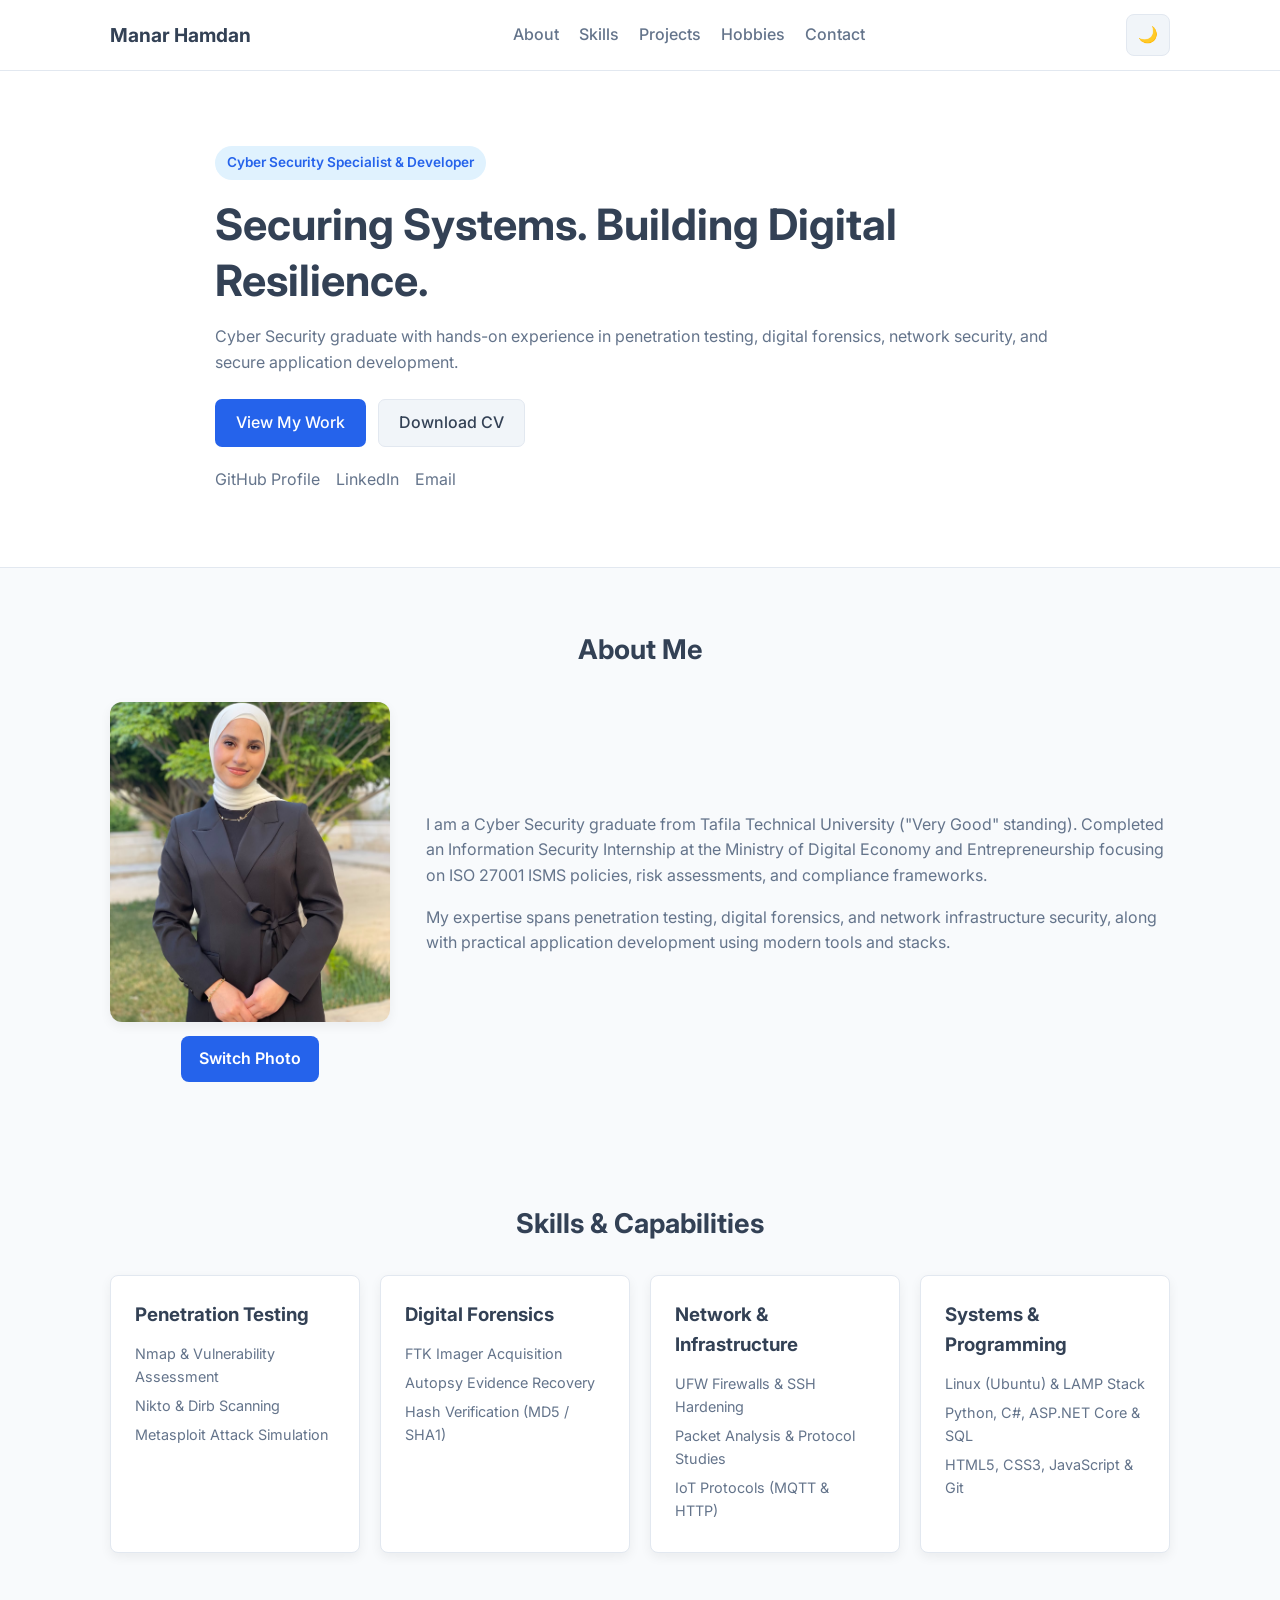
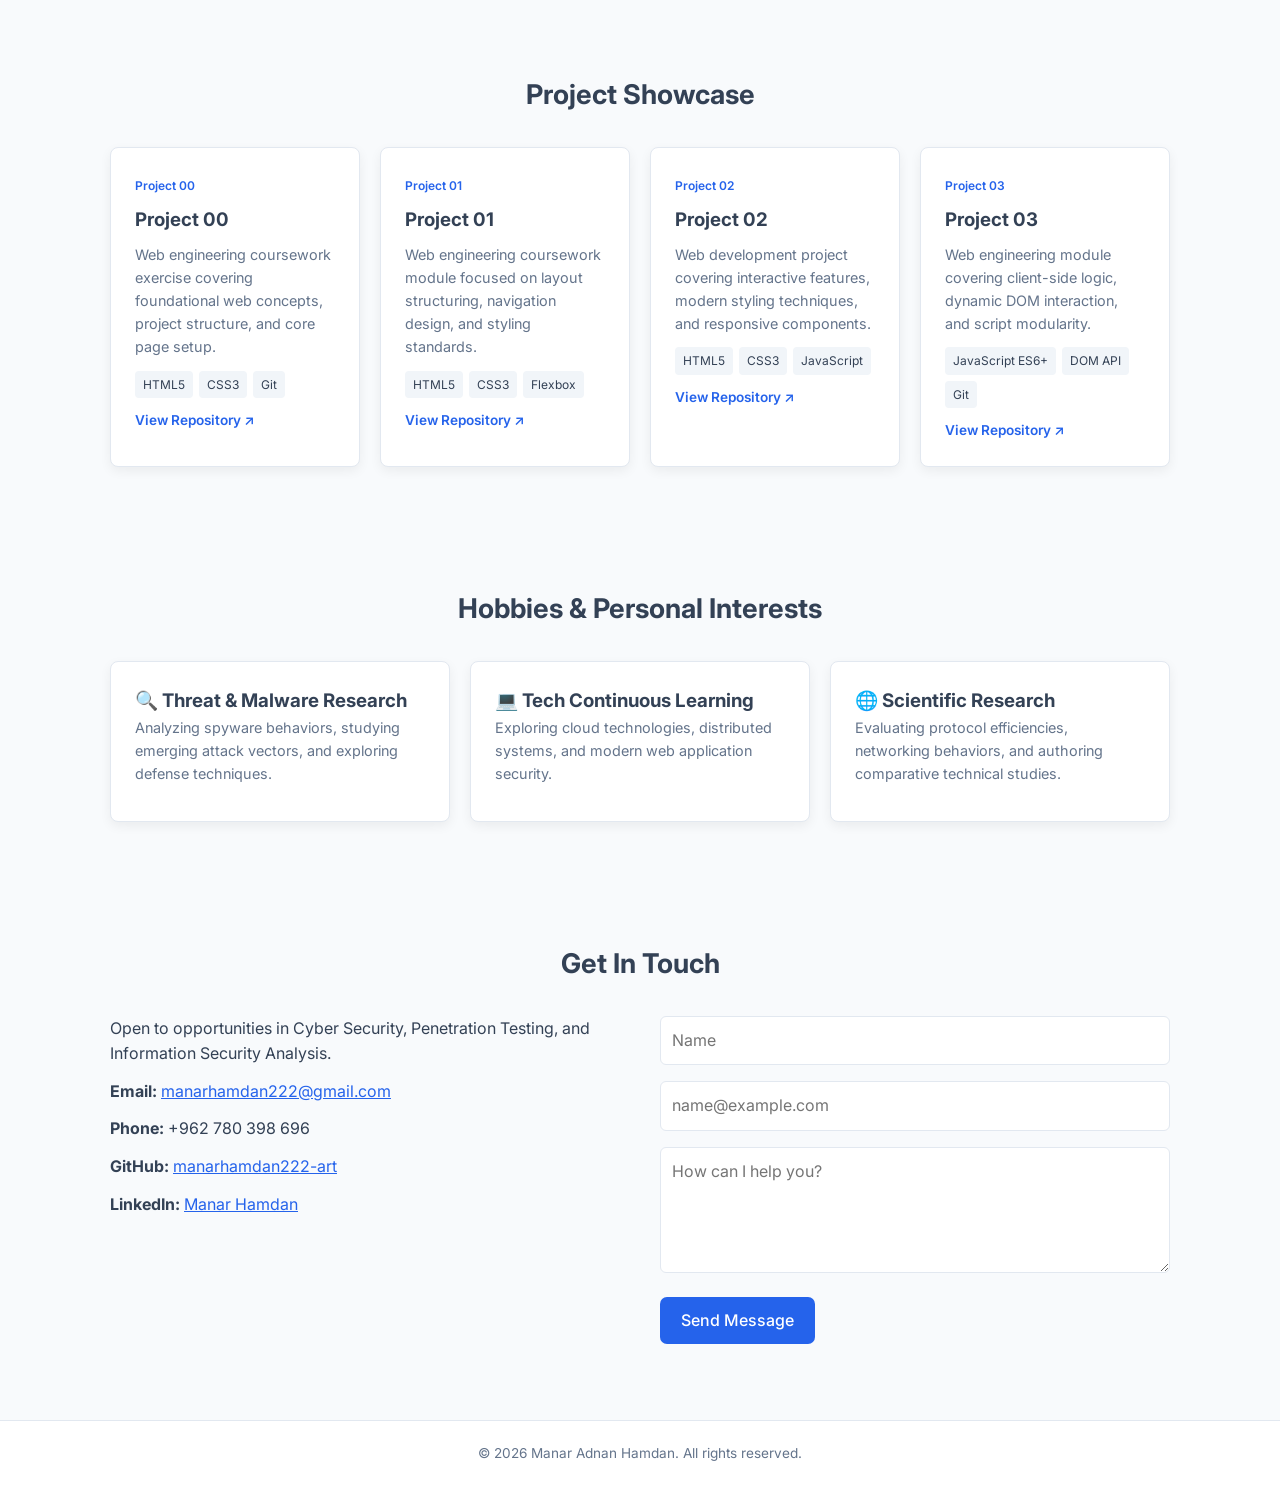
==== commit c36dd139: "..............." ====
--- a/bounce01/index.html
+++ b/bounce01/index.html
@@ -1,351 +1,461 @@
 
 <!DOCTYPE html>
 <html lang="en" dir="ltr">
+
 <head>
     <meta charset="UTF-8">
     <meta name="viewport" content="width=device-width, initial-scale=1.0">
+
     <title>Manar Hamdan | Cyber Security Portfolio</title>
+
     <link rel="stylesheet" href="style.css">
+
+    <link rel="preconnect" href="https://fonts.googleapis.com">
+    <link rel="preconnect" href="https://fonts.gstatic.com" crossorigin>
+    <link href="https://fonts.googleapis.com/css2?family=Inter:wght@300;400;500;600;700&display=swap" rel="stylesheet">
 </head>
 
 <body>
+
     <!-- Header / Navbar -->
     <header class="navbar">
         <div class="container nav-container">
+
             <a href="#" class="logo">Manar Hamdan</a>
 
             <nav>
                 <ul class="nav-links">
-                    <li><a href="#about" id="nav-about">About</a></li>
-                    <li><a href="#skills" id="nav-skills">Skills</a></li>
-                    <li><a href="#projects" id="nav-projects">Projects</a></li>
-                    <li><a href="#hobbies" id="nav-hobbies">Hobbies</a></li>
-                    <li><a href="#contact" id="nav-contact">Contact</a></li>
+                    <li><a href="#about" class="nav-item">About</a></li>
+                    <li><a href="#skills" class="nav-item">Skills</a></li>
+                    <li><a href="#projects" class="nav-item">Projects</a></li>
+                    <li><a href="#hobbies" class="nav-item">Hobbies</a></li>
+                    <li><a href="#contact" class="nav-item">Contact</a></li>
                 </ul>
             </nav>
 
-           <button
-              id="theme-toggle"
-              class="theme-btn"
-              type="button"
-              aria-label="Toggle theme">
-              🌙
-          </button>
+            <div class="nav-controls">
+                <button
+                    id="theme-btn"
+                    class="theme-btn"
+                    type="button"
+                    aria-label="Switch to dark mode"
+                >🌙</button>
+            </div>
+
         </div>
     </header>
 
-    <main>
-        <!-- Hero Section -->
-        <section class="hero">
-            <div class="container hero-container">
-                <div class="hero-content">
-                    <span class="badge" id="badge-text">
-                        Cyber Security Specialist & Developer
-                    </span>
-
-                    <h1 id="hero-title">
-                        Securing Systems. Building Digital Resilience.
-                    </h1>
-
-                    <p id="hero-desc">
-                        Cyber Security graduate with hands-on experience
-                        in penetration testing, digital forensics,
-                        network security, and secure application development.
-                    </p>
-
-                    <div class="hero-buttons">
-                        <a href="#projects" class="btn btn-primary" id="btn-work">
-                            View My Work
+    <!-- Hero Section -->
+    <section class="hero">
+        <div class="container hero-container">
+
+            <div class="hero-content">
+
+                <span class="badge" id="badge-text">
+                    Cyber Security Specialist & Developer
+                </span>
+
+                <h1 id="hero-title">
+                    Securing Systems. Building Digital Resilience.
+                </h1>
+
+                <p id="hero-desc">
+                    Cyber Security graduate with hands-on experience in
+                    penetration testing, digital forensics, network security,
+                    and secure application development.
+                </p>
+
+                <div class="hero-buttons">
+                    <a href="#projects" class="btn btn-primary" id="btn-work">
+                        View My Work
+                    </a>
+
+                    <a
+                        href="assets/Manar_Hamdan_CV.docx"
+                        download
+                        class="btn btn-secondary"
+                        id="btn-cv"
+                    >
+                        Download CV
+                    </a>
+                </div>
+
+                <div class="social-links">
+                    <a href="https://github.com/manarhamdan222-art"
+                       target="_blank" rel="noopener">
+                        GitHub Profile
+                    </a>
+
+                    <a href="https://www.linkedin.com/in/manar-hamdan-565b5b346"
+                       target="_blank" rel="noopener">
+                        LinkedIn
+                    </a>
+
+                    <a href="mailto:manarhamdan222@gmail.com">
+                        Email
+                    </a>
+                </div>
+
+            </div>
+        </div>
+    </section>
+
+    <!-- About Me Section -->
+    <section id="about" class="about-section">
+        <div class="container">
+
+            <h2 id="about-title" class="section-title">
+                About Me
+            </h2>
+
+            <div class="about-grid">
+
+                <div class="about-image">
+
+                    <img
+                        id="profile-photo"
+                        src="assets/profile1.jpg"
+                        alt="Manar Hamdan - first profile photo"
+                        class="about-img"
+                    >
+
+                    <button
+                        id="photo-switcher"
+                        class="photo-switch-btn"
+                        type="button"
+                        aria-label="Switch profile photo"
+                    >
+                        Switch Photo
+                    </button>
+
+                </div>
+
+                <div class="about-text">
+
+                    <p id="about-p1">
+                        I am a Cyber Security graduate from Tafila Technical
+                        University ("Very Good" standing). Completed an
+                        Information Security Internship at the Ministry of
+                        Digital Economy and Entrepreneurship focusing on
+                        ISO 27001 ISMS policies, risk assessments, and
+                        compliance frameworks.
+                    </p>
+
+                    <p id="about-p2">
+                        My expertise spans penetration testing, digital
+                        forensics, and network infrastructure security,
+                        along with practical application development using
+                        modern tools and stacks.
+                    </p>
+
+                </div>
+            </div>
+        </div>
+    </section>
+
+    <!-- Skills Section -->
+    <section id="skills" class="skills-section">
+        <div class="container">
+
+            <h2 id="skills-title" class="section-title">
+                Skills & Capabilities
+            </h2>
+
+            <div class="skills-grid">
+
+                <div class="skill-card">
+                    <h3>Penetration Testing</h3>
+                    <ul>
+                        <li>Nmap & Vulnerability Assessment</li>
+                        <li>Nikto & Dirb Scanning</li>
+                        <li>Metasploit Attack Simulation</li>
+                    </ul>
+                </div>
+
+                <div class="skill-card">
+                    <h3>Digital Forensics</h3>
+                    <ul>
+                        <li>FTK Imager Acquisition</li>
+                        <li>Autopsy Evidence Recovery</li>
+                        <li>Hash Verification (MD5 / SHA1)</li>
+                    </ul>
+                </div>
+
+                <div class="skill-card">
+                    <h3>Network & Infrastructure</h3>
+                    <ul>
+                        <li>UFW Firewalls & SSH Hardening</li>
+                        <li>Packet Analysis & Protocol Studies</li>
+                        <li>IoT Protocols (MQTT & HTTP)</li>
+                    </ul>
+                </div>
+
+                <div class="skill-card">
+                    <h3>Systems & Programming</h3>
+                    <ul>
+                        <li>Linux (Ubuntu) & LAMP Stack</li>
+                        <li>Python, C#, ASP.NET Core & SQL</li>
+                        <li>HTML5, CSS3, JavaScript & Git</li>
+                    </ul>
+                </div>
+
+            </div>
+        </div>
+    </section>
+
+    <!-- Projects Section -->
+    <section id="projects" class="projects-section">
+        <div class="container">
+
+            <h2 id="projects-title" class="section-title">
+                Project Showcase
+            </h2>
+
+            <div class="projects-grid">
+
+                <article class="project-card">
+                    <span class="project-tag">Project 00</span>
+                    <h3>Project 00</h3>
+                    <p>
+                        Web engineering coursework exercise covering
+                        foundational web concepts, project structure,
+                        and core page setup.
+                    </p>
+                    <div class="tech-stack">
+                        <span>HTML5</span>
+                        <span>CSS3</span>
+                        <span>Git</span>
+                    </div>
+                    <a
+                        href="https://github.com/manarhamdan222-art/project-00"
+                        target="_blank"
+                        rel="noopener"
+                        class="project-link"
+                    >
+                        View Repository ↗
+                    </a>
+                </article>
+
+                <article class="project-card">
+                    <span class="project-tag">Project 01</span>
+                    <h3>Project 01</h3>
+                    <p>
+                        Web engineering coursework module focused on
+                        layout structuring, navigation design,
+                        and styling standards.
+                    </p>
+                    <div class="tech-stack">
+                        <span>HTML5</span>
+                        <span>CSS3</span>
+                        <span>Flexbox</span>
+                    </div>
+                    <a
+                        href="https://github.com/manarhamdan222-art/project-01"
+                        target="_blank"
+                        rel="noopener"
+                        class="project-link"
+                    >
+                        View Repository ↗
+                    </a>
+                </article>
+
+                <article class="project-card">
+                    <span class="project-tag">Project 02</span>
+                    <h3>Project 02</h3>
+                    <p>
+                        Web development project covering interactive
+                        features, modern styling techniques,
+                        and responsive components.
+                    </p>
+                    <div class="tech-stack">
+                        <span>HTML5</span>
+                        <span>CSS3</span>
+                        <span>JavaScript</span>
+                    </div>
+                    <a
+                        href="https://github.com/manarhamdan222-art/project-02"
+                        target="_blank"
+                        rel="noopener"
+                        class="project-link"
+                    >
+                        View Repository ↗
+                    </a>
+                </article>
+
+                <article class="project-card">
+                    <span class="project-tag">Project 03</span>
+                    <h3>Project 03</h3>
+                    <p>
+                        Web engineering module covering client-side
+                        logic, dynamic DOM interaction,
+                        and script modularity.
+                    </p>
+                    <div class="tech-stack">
+                        <span>JavaScript ES6+</span>
+                        <span>DOM API</span>
+                        <span>Git</span>
+                    </div>
+                    <a
+                        href="https://github.com/manarhamdan222-art/project-03"
+                        target="_blank"
+                        rel="noopener"
+                        class="project-link"
+                    >
+                        View Repository ↗
+                    </a>
+                </article>
+
+            </div>
+        </div>
+    </section>
+
+    <!-- Hobbies Section -->
+    <section id="hobbies" class="hobbies-section">
+        <div class="container">
+
+            <h2 id="hobbies-title" class="section-title">
+                Hobbies & Personal Interests
+            </h2>
+
+            <div class="hobbies-grid">
+
+                <div class="hobby-card">
+                    <h3>🔍 Threat & Malware Research</h3>
+                    <p>
+                        Analyzing spyware behaviors, studying emerging
+                        attack vectors, and exploring defense techniques.
+                    </p>
+                </div>
+
+                <div class="hobby-card">
+                    <h3>💻 Tech Continuous Learning</h3>
+                    <p>
+                        Exploring cloud technologies, distributed systems,
+                        and modern web application security.
+                    </p>
+                </div>
+
+                <div class="hobby-card">
+                    <h3>🌐 Scientific Research</h3>
+                    <p>
+                        Evaluating protocol efficiencies, networking
+                        behaviors, and authoring comparative technical studies.
+                    </p>
+                </div>
+
+            </div>
+        </div>
+    </section>
+
+    <!-- Contact Section -->
+    <section id="contact" class="contact-section">
+        <div class="container">
+
+            <h2 id="contact-title" class="section-title">
+                Get In Touch
+            </h2>
+
+            <div class="contact-wrapper">
+
+                <div class="contact-info">
+
+                    <p>
+                        Open to opportunities in Cyber Security,
+                        Penetration Testing, and Information Security Analysis.
+                    </p>
+
+                    <p>
+                        <strong>Email:</strong>
+                        <a href="mailto:manarhamdan222@gmail.com">
+                            manarhamdan222@gmail.com
                         </a>
-                        <a href="assets/Manar_Hamdan_CV.docx"
-                           download class="btn btn-secondary" id="btn-cv">
-                            Download CV
+                    </p>
+
+                    <p>
+                        <strong>Phone:</strong> +962 780 398 696
+                    </p>
+
+                    <p>
+                        <strong>GitHub:</strong>
+                        <a
+                            href="https://github.com/manarhamdan222-art"
+                            target="_blank"
+                            rel="noopener"
+                        >
+                            manarhamdan222-art
                         </a>
-                    </div>
-
-                    <div class="social-links">
-                        <a href="https://github.com/manarhamdan222-art"
-                           target="_blank" rel="noopener noreferrer">
-                            GitHub Profile
+                    </p>
+
+                    <p>
+                        <strong>LinkedIn:</strong>
+                        <a
+                            href="https://www.linkedin.com/in/manar-hamdan-565b5b346"
+                            target="_blank"
+                            rel="noopener"
+                        >
+                            Manar Hamdan
                         </a>
-                        <a href="https://www.linkedin.com/in/manar-hamdan-565b5b346"
-                           target="_blank" rel="noopener noreferrer">
-                            LinkedIn
-                        </a>
-                        <a href="mailto:manarhamdan222@gmail.com">Email</a>
-                    </div>
-                </div>
-            </div>
-        </section>
-
-        <!-- About Me Section -->
-        <section id="about" class="about-section">
-            <div class="container">
-                <h2 id="about-title" class="section-title">About Me</h2>
-
-                <div class="about-grid">
-                    <div class="about-image">
-                        <img
-                            id="profile-photo"
-                            src="assets/profile.jpg"
-                            alt="Manar Hamdan - First profile photo"
-                            class="about-img"
+                    </p>
+
+                </div>
+
+                <form class="contact-form" id="contact-form">
+
+                    <div class="form-group">
+                        <input
+                            type="text"
+                            placeholder="Name"
+                            required
                         >
-
-                        <button
-                            id="photo-switcher"
-                            class="photo-switch-btn"
-                            type="button">
-                            Switch Photo
-                        </button>
-                    </div>
-
-                    <div class="about-text">
-                        <p id="about-p1">
-                            I am a Cyber Security graduate from Tafila
-                            Technical University ("Very Good" standing).
-                            Completed an Information Security Internship
-                            at the Ministry of Digital Economy and
-                            Entrepreneurship focusing on ISO 27001 ISMS
-                            policies, risk assessments, and compliance
-                            frameworks.
-                        </p>
-                    </div>
-                </div>
-            </div>
-        </section>
-
-        <!-- Skills Section -->
-        <section id="skills" class="skills-section">
-            <div class="container">
-                <h2 id="skills-title" class="section-title">
-                    Skills & Capabilities
-                </h2>
-
-                <div class="skills-grid">
-                    <div class="skill-card">
-                        <h3>Penetration Testing</h3>
-                        <ul>
-                            <li>Nmap & Vulnerability Assessment</li>
-                            <li>Nikto & Dirb Scanning</li>
-                            <li>Metasploit Attack Simulation</li>
-                        </ul>
-                    </div>
-
-                    <div class="skill-card">
-                        <h3>Digital Forensics</h3>
-                        <ul>
-                            <li>FTK Imager Acquisition</li>
-                            <li>Autopsy Evidence Recovery</li>
-                            <li>Hash Verification (MD5 / SHA1)</li>
-                        </ul>
-                    </div>
-
-                    <div class="skill-card">
-                        <h3>Network & Infrastructure</h3>
-                        <ul>
-                            <li>UFW Firewalls & SSH Hardening</li>
-                            <li>Packet Analysis & Protocol Studies</li>
-                            <li>IoT Protocols (MQTT & HTTP)</li>
-                        </ul>
-                    </div>
-
-                    <div class="skill-card">
-                        <h3>Systems & Programming</h3>
-                        <ul>
-                            <li>Linux (Ubuntu) & LAMP Stack</li>
-                            <li>Python, C#, ASP.NET Core & SQL</li>
-                            <li>HTML5, CSS3, JavaScript & Git</li>
-                        </ul>
-                    </div>
-                </div>
-            </div>
-        </section>
-
-        <!-- Projects Section -->
-        <section id="projects" class="projects-section">
-            <div class="container">
-                <h2 id="projects-title" class="section-title">
-                    Project Showcase
-                </h2>
-
-                <div class="projects-grid">
-                    <article class="project-card">
-                        <span class="project-tag">Project 00</span>
-                        <h3>Project 00</h3>
-                        <p>
-                            Web engineering coursework exercise covering
-                            foundational web concepts, project structure,
-                            and core page setup.
-                        </p>
-                        <div class="tech-stack">
-                            <span>HTML5</span><span>CSS3</span><span>Git</span>
-                        </div>
-                        <a href="https://github.com/manarhamdan222-art/project-00"
-                           target="_blank" rel="noopener noreferrer"
-                           class="project-link">
-                            View Repository ↗
-                        </a>
-                    </article>
-
-                    <article class="project-card">
-                        <span class="project-tag">Project 01</span>
-                        <h3>Project 01</h3>
-                        <p>
-                            Web engineering coursework module focused on
-                            layout structuring, navigation design,
-                            and styling standards.
-                        </p>
-                        <div class="tech-stack">
-                            <span>HTML5</span><span>CSS3</span><span>Flexbox</span>
-                        </div>
-                        <a href="https://github.com/manarhamdan222-art/project-01"
-                           target="_blank" rel="noopener noreferrer"
-                           class="project-link">
-                            View Repository ↗
-                        </a>
-                    </article>
-
-                    <article class="project-card">
-                        <span class="project-tag">Project 02</span>
-                        <h3>Project 02</h3>
-                        <p>
-                            Web development project covering interactive
-                            features, modern styling techniques,
-                            and responsive components.
-                        </p>
-                        <div class="tech-stack">
-                            <span>HTML5</span><span>CSS3</span><span>JavaScript</span>
-                        </div>
-                        <a href="https://github.com/manarhamdan222-art/project-02"
-                           target="_blank" rel="noopener noreferrer"
-                           class="project-link">
-                            View Repository ↗
-                        </a>
-                    </article>
-
-                    <article class="project-card">
-                        <span class="project-tag">Project 03</span>
-                        <h3>Project 03</h3>
-                        <p>
-                            Web engineering module covering client-side
-                            logic, dynamic DOM interaction,
-                            and script modularity.
-                        </p>
-                        <div class="tech-stack">
-                            <span>JavaScript ES6+</span>
-                            <span>DOM API</span>
-                            <span>Git</span>
-                        </div>
-                        <a href="https://github.com/manarhamdan222-art/project-03"
-                           target="_blank" rel="noopener noreferrer"
-                           class="project-link">
-                            View Repository ↗
-                        </a>
-                    </article>
-                </div>
-            </div>
-        </section>
-
-        <!-- Hobbies Section -->
-        <section id="hobbies" class="hobbies-section">
-            <div class="container">
-                <h2 id="hobbies-title" class="section-title">
-                    Hobbies & Personal Interests
-                </h2>
-
-                <div class="hobbies-grid">
-                    <div class="hobby-card">
-                        <h3>🔍 Threat & Malware Research</h3>
-                        <p>
-                            Analyzing spyware behaviors, studying emerging
-                            attack vectors, and exploring defense techniques.
-                        </p>
-                    </div>
-
-                    <div class="hobby-card">
-                        <h3>💻 Tech Continuous Learning</h3>
-                        <p>
-                            Exploring cloud technologies, distributed systems,
-                            and modern web application security.
-                        </p>
-                    </div>
-
-                    <div class="hobby-card">
-                        <h3>🌐 Scientific Research</h3>
-                        <p>
-                            Evaluating protocol efficiencies, networking
-                            behaviors, and authoring comparative technical studies.
-                        </p>
-                    </div>
-                </div>
-            </div>
-        </section>
-
-        <!-- Contact Section -->
-        <section id="contact" class="contact-section">
-            <div class="container">
-                <h2 id="contact-title" class="section-title">
-                    Get In Touch
-                </h2>
-
-                <div class="contact-wrapper">
-                    <div class="contact-info">
-                        <p id="contact-desc">
-                            Open to opportunities in Cyber Security,
-                            Penetration Testing, and Information Security Analysis.
-                        </p>
-                        <p>
-                            <strong>Email:</strong>
-                            <a href="mailto:manarhamdan222@gmail.com">
-                                manarhamdan222@gmail.com
-                            </a>
-                        </p>
-                        <p><strong>Phone:</strong> +962 780 398 696</p>
-                        <p>
-                            <strong>GitHub:</strong>
-                            <a href="https://github.com/manarhamdan222-art"
-                               target="_blank" rel="noopener noreferrer">
-                                manarhamdan222-art
-                            </a>
-                        </p>
-                        <p>
-                            <strong>LinkedIn:</strong>
-                            <a href="https://www.linkedin.com/in/manar-hamdan-565b5b346"
-                               target="_blank" rel="noopener noreferrer">
-                                Manar Hamdan
-                            </a>
-                        </p>
-                    </div>
-
-                    <form class="contact-form" id="contact-form">
-                        <div class="form-group">
-                            <input type="text" placeholder="Name" required>
-                        </div>
-                        <div class="form-group">
-                            <input type="email" placeholder="name@example.com" required>
-                        </div>
-                        <div class="form-group">
-                            <textarea rows="4"
-                                placeholder="How can I help you?" required></textarea>
-                        </div>
-                        <button type="submit" class="btn btn-primary"
-                            id="btn-submit">
-                            Send Message
-                        </button>
-                    </form>
-                </div>
-            </div>
-        </section>
-    </main>
+                    </div>
+
+                    <div class="form-group">
+                        <input
+                            type="email"
+                            placeholder="name@example.com"
+                            required
+                        >
+                    </div>
+
+                    <div class="form-group">
+                        <textarea
+                            rows="4"
+                            placeholder="How can I help you?"
+                            required
+                        ></textarea>
+                    </div>
+
+                    <button
+                        type="submit"
+                        class="btn btn-primary"
+                        id="btn-submit"
+                    >
+                        Send Message
+                    </button>
+
+                    <p
+                        id="form-status"
+                        role="status"
+                        aria-live="polite"
+                    ></p>
+
+                </form>
+
+            </div>
+        </div>
+    </section>
 
     <!-- Footer -->
     <footer class="footer">
         <div class="container">
-            <p>&copy; 2026 Manar Adnan Hamdan. All rights reserved.</p>
+            <p>
+                &copy; 2026 Manar Adnan Hamdan.
+                All rights reserved.
+            </p>
         </div>
     </footer>
 
     <script src="script.js"></script>
+
 </body>
 </html>
--- a/bounce01/style.css
+++ b/bounce01/style.css
@@ -1,15 +1,17 @@
+
+/* Portfolio + Bounce 01 */
 
 :root {
     --bg-primary: #f8fafc;
-    --bg-secondary: #ffffff;
+    --bg-secondary: #fff;
     --bg-card: #f1f5f9;
     --text-primary: #334155;
     --text-muted: #64748b;
     --accent: #2563eb;
     --accent-light: #e0f2fe;
     --border-color: #e2e8f0;
-    --shadow: 0 4px 12px rgba(0, 0, 0, 0.03);
-    --transition: all 0.3s ease;
+    --shadow: 0 4px 12px rgba(0, 0, 0, .06);
+    --transition: all .3s ease;
 }
 
 [data-theme="dark"] {
@@ -17,13 +19,14 @@
     --bg-secondary: #1e293b;
     --bg-card: #334155;
     --text-primary: #f8fafc;
-    --text-muted: #94a3b8;
+    --text-muted: #cbd5e1;
     --accent: #38bdf8;
     --accent-light: #1e3a8a;
-    --border-color: #334155;
-    --shadow: 0 4px 12px rgba(0, 0, 0, 0.2);
-}
-
+    --border-color: #475569;
+    --shadow: 0 4px 12px rgba(0, 0, 0, .2);
+}
+
+/* General */
 * {
     box-sizing: border-box;
     margin: 0;
@@ -32,26 +35,36 @@
 
 html {
     scroll-behavior: smooth;
-    scroll-padding-top: 90px;
+    scroll-padding-top: 110px;
 }
 
 body {
-    font-family: 'Inter', Arial, sans-serif;
-    background-color: var(--bg-primary);
+    font-family: Inter, Arial, sans-serif;
+    background: var(--bg-primary);
     color: var(--text-primary);
     line-height: 1.6;
-    transition: background-color 0.3s, color 0.3s;
+    transition: background-color .3s, color .3s;
+}
+
+a {
+    color: var(--accent);
+}
+
+button,
+input,
+textarea {
+    font: inherit;
 }
 
 .container {
     max-width: 1100px;
-    margin: 0 auto;
+    margin: auto;
     padding: 0 20px;
 }
 
 /* Navbar */
 .navbar {
-    background-color: var(--bg-secondary);
+    background: var(--bg-secondary);
     border-bottom: 1px solid var(--border-color);
     position: sticky;
     top: 0;
@@ -60,9 +73,9 @@
 
 .nav-container {
     display: flex;
+    align-items: center;
     justify-content: space-between;
-    align-items: center;
-    gap: 20px;
+    gap: 16px;
     min-height: 70px;
 }
 
@@ -71,19 +84,20 @@
     font-weight: 700;
     color: var(--text-primary);
     text-decoration: none;
+    white-space: nowrap;
 }
 
 .nav-links {
     display: flex;
+    flex-wrap: wrap;
     list-style: none;
-    gap: 24px;
+    gap: 20px;
 }
 
 .nav-links a {
+    color: var(--text-muted);
     text-decoration: none;
-    color: var(--text-muted);
     font-weight: 500;
-    transition: var(--transition);
 }
 
 .nav-links a:hover {
@@ -96,49 +110,46 @@
 }
 
 .theme-btn {
-    background: none;
+    background: var(--bg-card);
+    color: var(--text-primary);
     border: 1px solid var(--border-color);
-    padding: 6px 12px;
+    padding: 7px 11px;
     border-radius: 8px;
     cursor: pointer;
-    color: var(--text-primary);
-    transition: var(--transition);
-}
-
-.theme-btn:hover {
-    background-color: var(--bg-card);
+    white-space: nowrap;
 }
 
 /* Hero */
 .hero {
-    padding: 80px 0;
-    background-color: var(--bg-secondary);
+    padding: 75px 0;
+    background: var(--bg-secondary);
     border-bottom: 1px solid var(--border-color);
 }
 
 .hero-container {
     display: flex;
     align-items: center;
-    justify-content: flex-start;
-    gap: 40px;
+    justify-content: center;
 }
 
 .hero-content {
-    flex: 1;
+    max-width: 850px;
+    width: 100%;
 }
 
 .badge {
     display: inline-block;
-    background-color: var(--accent-light);
+    background: var(--accent-light);
     color: var(--accent);
     padding: 6px 12px;
     border-radius: 20px;
-    font-size: 0.85rem;
+    font-size: .85rem;
     font-weight: 600;
 }
 
 .hero h1 {
-    font-size: 2.2rem;
+    font-size: clamp(1.8rem, 4vw, 2.7rem);
+    line-height: 1.3;
     margin: 16px 0;
 }
 
@@ -157,27 +168,22 @@
 .btn {
     display: inline-block;
     padding: 10px 20px;
-    border-radius: 6px;
+    border-radius: 7px;
     text-decoration: none;
     font-weight: 500;
     cursor: pointer;
-    transition: var(--transition);
+    border: 1px solid transparent;
 }
 
 .btn-primary {
-    background-color: var(--accent);
-    color: #ffffff;
-    border: none;
+    background: var(--accent);
+    color: #fff;
 }
 
 .btn-secondary {
-    background-color: var(--bg-card);
+    background: var(--bg-card);
     color: var(--text-primary);
-    border: 1px solid var(--border-color);
-}
-
-.btn:hover {
-    opacity: 0.85;
+    border-color: var(--border-color);
 }
 
 .social-links {
@@ -201,24 +207,24 @@
 }
 
 .section-title {
-    font-size: 1.6rem;
+    text-align: center;
+    font-size: 1.7rem;
     margin-bottom: 30px;
-    text-align: center;
-}
-
-/* About Me */
+}
+
+/* About */
 .about-grid {
     display: grid;
     grid-template-columns: 280px minmax(0, 1fr);
     align-items: center;
-    gap: 35px;
+    gap: 36px;
 }
 
 .about-image {
     display: flex;
     flex-direction: column;
     align-items: center;
-    gap: 16px;
+    gap: 14px;
 }
 
 .about-img {
@@ -227,31 +233,34 @@
     height: 320px;
     object-fit: cover;
     border-radius: 12px;
-    border: 1px solid var(--border-color);
     box-shadow: var(--shadow);
     opacity: 1;
     transform: scale(1);
-    transition: opacity 0.3s ease, transform 0.3s ease;
+    transition: opacity .3s ease, transform .3s ease;
 }
 
 .about-img.fade-out {
     opacity: 0;
-    transform: scale(0.96);
+    transform: scale(.96);
 }
 
 .photo-switch-btn {
-    background-color: var(--accent);
-    color: #ffffff;
-    border: none;
+    background: var(--accent);
+    color: #fff;
+    border: 0;
+    border-radius: 8px;
     padding: 10px 18px;
-    border-radius: 8px;
     cursor: pointer;
-    font-weight: 500;
-    transition: opacity 0.3s ease;
+    font-weight: 600;
 }
 
 .photo-switch-btn:hover {
-    opacity: 0.85;
+    filter: brightness(.92);
+}
+
+.photo-switch-btn:disabled {
+    opacity: .6;
+    cursor: wait;
 }
 
 .about-text p {
@@ -264,25 +273,22 @@
 .projects-grid,
 .hobbies-grid {
     display: grid;
-    grid-template-columns: repeat(auto-fit, minmax(240px, 1fr));
+    grid-template-columns: repeat(
+        auto-fit,
+        minmax(min(240px, 100%), 1fr)
+    );
     gap: 20px;
 }
 
 .skill-card,
 .project-card,
 .hobby-card {
-    background-color: var(--bg-secondary);
+    background: var(--bg-secondary);
     padding: 24px;
     border-radius: 8px;
     border: 1px solid var(--border-color);
     box-shadow: var(--shadow);
-    transition: var(--transition);
-}
-
-.skill-card:hover,
-.project-card:hover,
-.hobby-card:hover {
-    transform: translateY(-3px);
+    min-width: 0;
 }
 
 .skill-card ul {
@@ -292,12 +298,12 @@
 
 .skill-card li {
     color: var(--text-muted);
-    font-size: 0.9rem;
+    font-size: .9rem;
     margin-bottom: 6px;
 }
 
 .project-tag {
-    font-size: 0.75rem;
+    font-size: .75rem;
     color: var(--accent);
     font-weight: 600;
 }
@@ -306,9 +312,10 @@
     margin: 8px 0;
 }
 
-.project-card p {
-    color: var(--text-muted);
-    font-size: 0.9rem;
+.project-card p,
+.hobby-card p {
+    color: var(--text-muted);
+    font-size: .9rem;
     margin-bottom: 12px;
 }
 
@@ -319,18 +326,17 @@
 }
 
 .tech-stack span {
-    background-color: var(--bg-card);
+    background: var(--bg-card);
     padding: 4px 8px;
     border-radius: 4px;
-    font-size: 0.75rem;
+    font-size: .75rem;
 }
 
 .project-link {
     display: inline-block;
     margin-top: 12px;
-    font-size: 0.85rem;
+    font-size: .85rem;
     font-weight: 600;
-    color: var(--accent);
     text-decoration: none;
 }
 
@@ -350,10 +356,6 @@
     overflow-wrap: anywhere;
 }
 
-.contact-info a {
-    color: var(--accent);
-}
-
 .contact-form {
     display: flex;
     flex-direction: column;
@@ -363,12 +365,11 @@
 .form-group input,
 .form-group textarea {
     width: 100%;
-    padding: 10px;
+    padding: 11px;
     border-radius: 6px;
     border: 1px solid var(--border-color);
-    background-color: var(--bg-secondary);
+    background: var(--bg-secondary);
     color: var(--text-primary);
-    font: inherit;
 }
 
 .form-group textarea {
@@ -382,16 +383,26 @@
 /* Footer */
 .footer {
     text-align: center;
-    padding: 20px 0;
+    padding: 22px 0;
     border-top: 1px solid var(--border-color);
-    color: var(--text-muted);
+    background: var(--bg-secondary);
+    color: var(--text-muted);
+    font-size: .85rem;
+}
+
+/* Accessibility */
+button:focus-visible,
+a:focus-visible,
+input:focus-visible,
+textarea:focus-visible {
+    outline: 2px solid var(--accent);
+    outline-offset: 3px;
 }
 
 /* Responsive */
-@media (max-width: 768px) {
+@media (max-width: 850px) {
     .nav-container {
         flex-wrap: wrap;
-        gap: 12px;
         padding-top: 12px;
         padding-bottom: 12px;
     }
@@ -403,56 +414,52 @@
 
     .nav-links {
         justify-content: center;
-        flex-wrap: wrap;
-        gap: 12px;
+        gap: 10px 16px;
+    }
+
+    .about-grid {
+        grid-template-columns: 1fr;
+    }
+
+    .about-img {
+        max-width: 220px;
+        height: 270px;
+    }
+
+    .contact-wrapper {
+        grid-template-columns: 1fr;
     }
 
     .hero {
         padding: 50px 0;
     }
-
-    .hero-container {
-        flex-direction: column;
-        text-align: center;
-    }
-
-    .hero-buttons,
-    .social-links {
-        justify-content: center;
-    }
-
-    .about-grid {
-        grid-template-columns: 1fr;
-        gap: 24px;
-    }
-
-    .about-img {
-        max-width: 200px;
-        height: 250px;
-    }
-
-    .about-text {
-        text-align: center;
-    }
-
-    .contact-wrapper {
-        grid-template-columns: 1fr;
-    }
 }
 
 @media (max-width: 480px) {
-    .hero h1 {
-        font-size: 1.65rem;
-    }
-
-    .skills-grid,
-    .projects-grid,
-    .hobbies-grid {
-        grid-template-columns: 1fr;
+    .container {
+        padding: 0 16px;
+    }
+
+    .logo {
+        font-size: 1rem;
+    }
+
+    .theme-btn {
+        padding: 6px 8px;
+    }
+
+    .nav-links a {
+        font-size: .87rem;
     }
 
     .section-title {
-        font-size: 1.4rem;
+        font-size: 1.45rem;
+    }
+
+    .skill-card,
+    .project-card,
+    .hobby-card {
+        padding: 20px;
     }
 }
 
